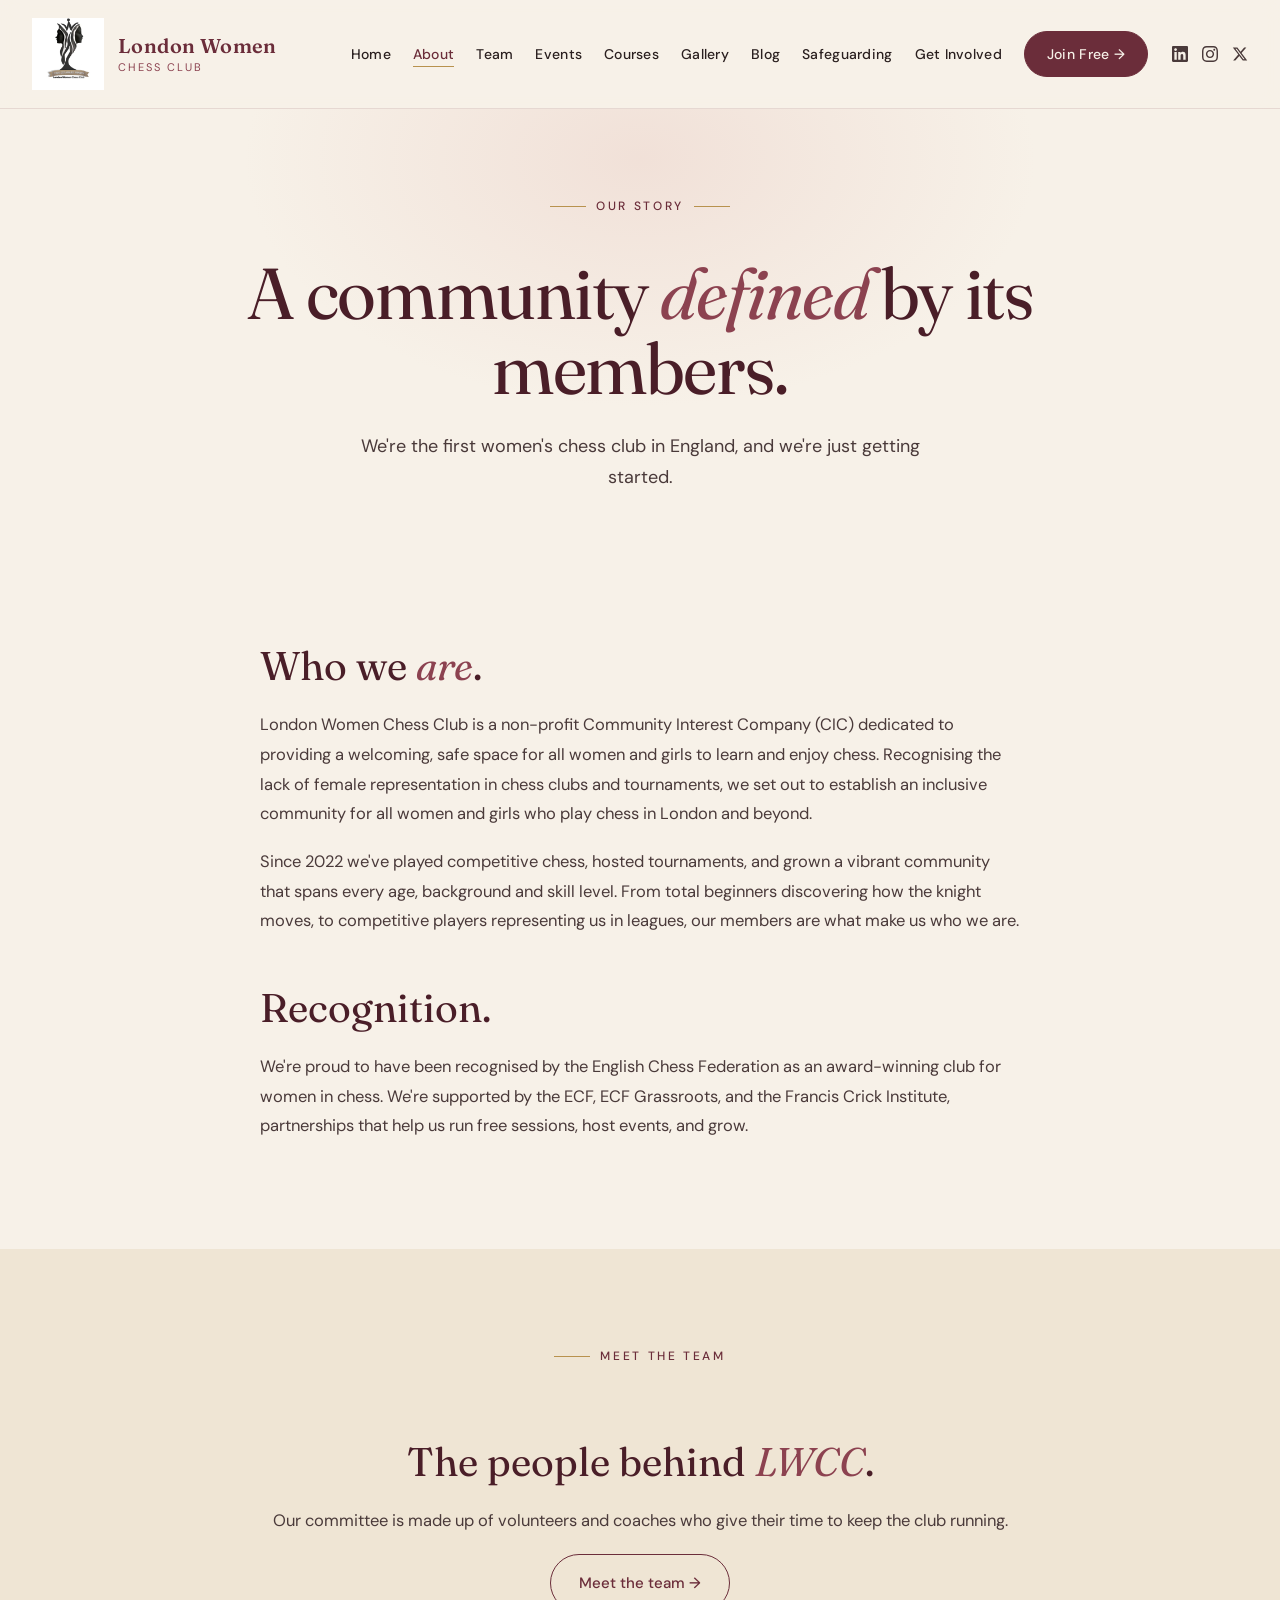
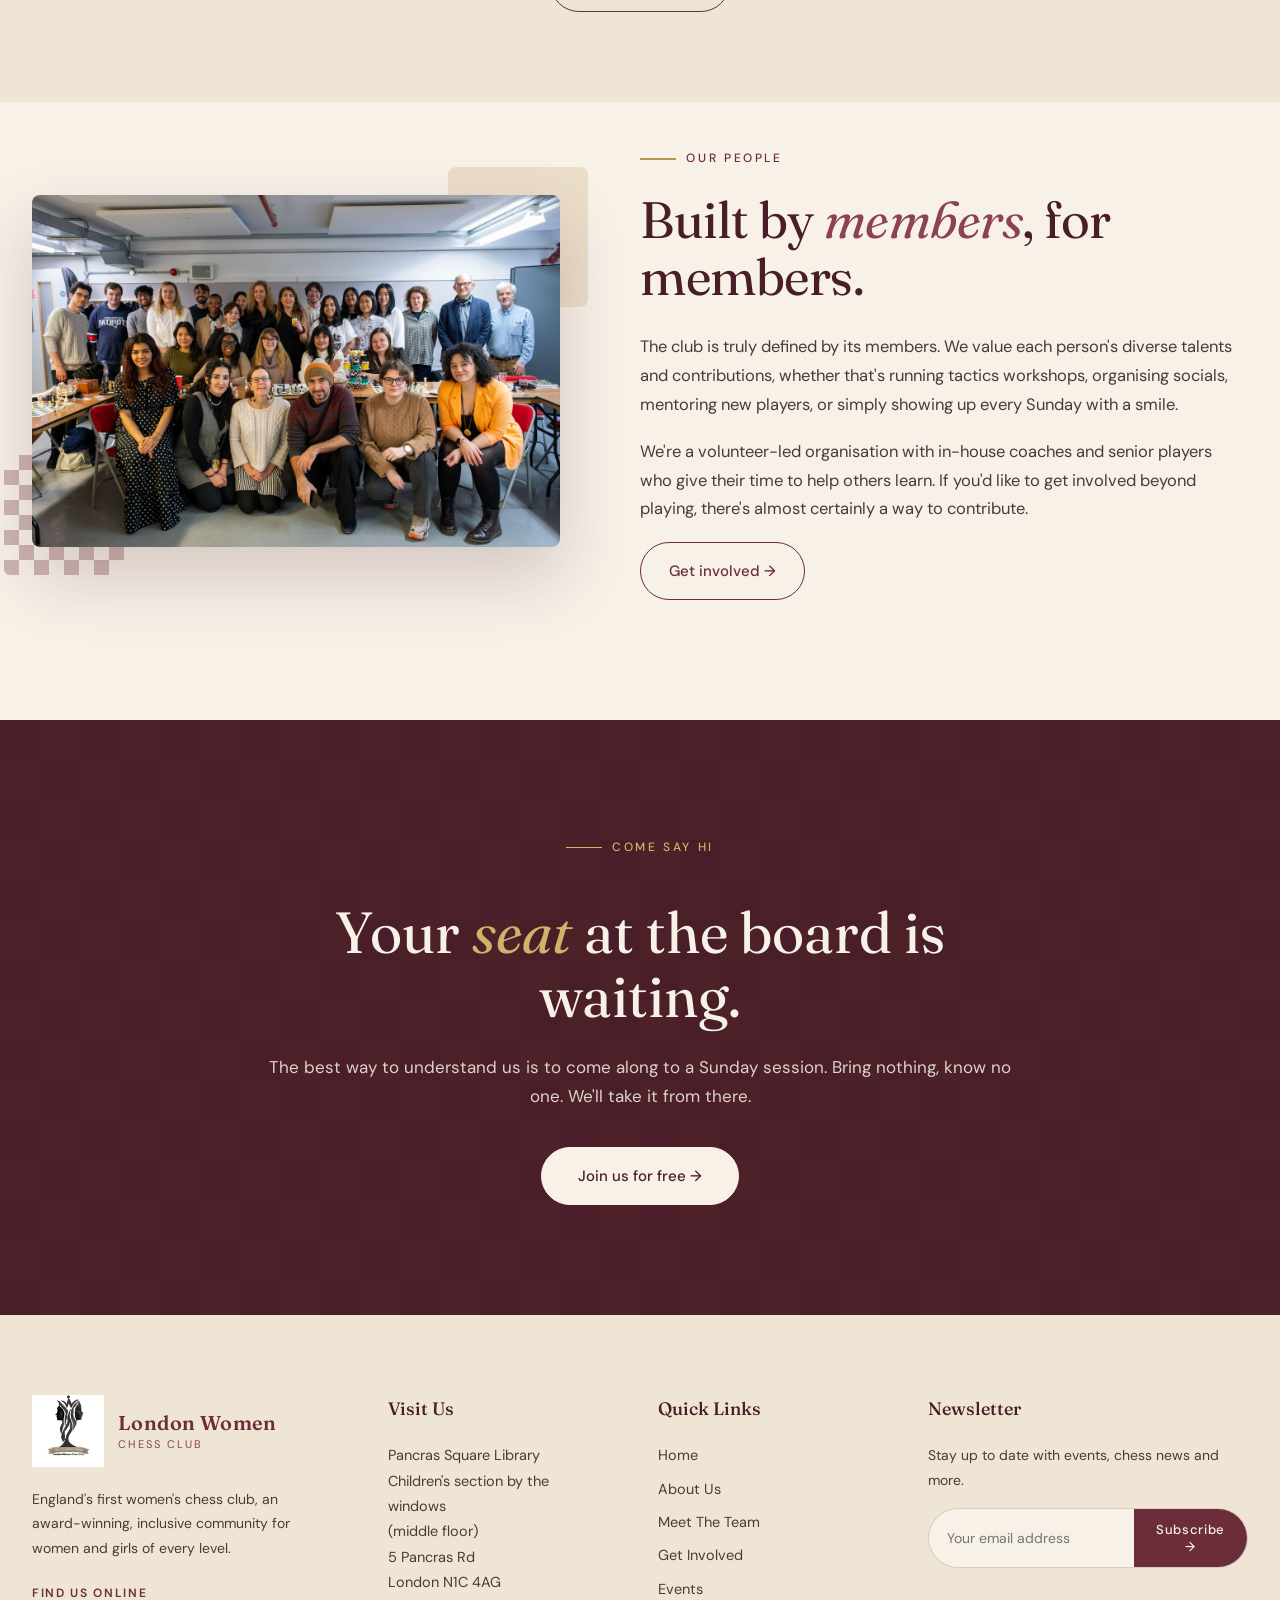
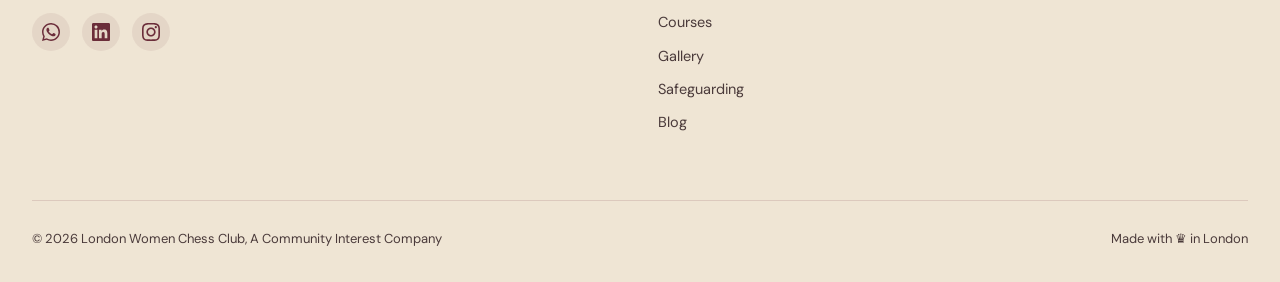
==== about.html @ 20bb927e "added sponsor" ====
<!DOCTYPE html>
<html lang="en">
<head>
<meta charset="UTF-8">
<meta name="viewport" content="width=device-width, initial-scale=1.0">
<title>About Us | London Women Chess Club</title>
<link rel="icon" type="image/x-icon" href="images/favicon.ico">
<link rel="icon" type="image/png" sizes="32x32" href="images/favicon-32.png">
<link rel="icon" type="image/png" sizes="16x16" href="images/favicon-16.png">
<link rel="apple-touch-icon" sizes="180x180" href="images/apple-touch-icon.png">
<link rel="preconnect" href="https://fonts.googleapis.com">
<link rel="preconnect" href="https://fonts.gstatic.com" crossorigin>
<link href="https://fonts.googleapis.com/css2?family=Fraunces:ital,opsz,wght@0,9..144,300;0,9..144,400;0,9..144,500;0,9..144,600;0,9..144,700;1,9..144,400&family=DM+Sans:opsz,wght@9..40,300;9..40,400;9..40,500;9..40,600;9..40,700&display=swap" rel="stylesheet">
<link rel="stylesheet" href="css/styles.css?v=4">
</head>
<body>

<!-- ===== NAV ===== -->
<nav>
  <div class="nav-inner">
    <a href="index.html" class="logo">
      <img src="images/lwcc-logo.jpg" alt="LWCC Logo">
      <div class="logo-text">London Women<small>Chess Club</small></div>
    </a>
    <ul class="nav-links" id="navLinks">
      <li><a href="index.html">Home</a></li>
      <li><a href="about.html" class="active">About</a></li>
      <li><a href="team.html">Team</a></li>
      <li><a href="events.html">Events</a></li>
      <li><a href="courses.html">Courses</a></li>
      <li><a href="gallery.html">Gallery</a></li>
      <li><a href="blog.html">Blog</a></li>
      <li><a href="safeguarding.html">Safeguarding</a></li>
      <li><a href="contact.html">Get Involved</a></li>
      <li><a href="https://form.jotform.com/241453653475359" class="btn-cta">Join Free →</a></li>
      <li class="nav-socials">
        <a href="https://www.linkedin.com/company/london-women-chess-club/posts/?feedView=all" target="_blank" rel="noopener" aria-label="LWCC on LinkedIn"><svg viewBox="0 0 24 24" xmlns="http://www.w3.org/2000/svg" aria-hidden="true"><path d="M20.447 20.452h-3.554v-5.569c0-1.328-.027-3.037-1.852-3.037-1.853 0-2.136 1.445-2.136 2.939v5.667H9.351V9h3.414v1.561h.046c.477-.9 1.637-1.85 3.37-1.85 3.601 0 4.267 2.37 4.267 5.455v6.286zM5.337 7.433c-1.144 0-2.063-.926-2.063-2.065 0-1.138.92-2.063 2.063-2.063 1.14 0 2.064.925 2.064 2.063 0 1.139-.925 2.065-2.064 2.065zm1.782 13.019H3.555V9h3.564v11.452zM22.225 0H1.771C.792 0 0 .774 0 1.729v20.542C0 23.227.792 24 1.771 24h20.451C23.2 24 24 23.227 24 22.271V1.729C24 .774 23.2 0 22.222 0h.003z"/></svg></a>
        <a href="https://www.instagram.com/londonwomenchessclub/?hl=en-gb" target="_blank" rel="noopener" aria-label="LWCC on Instagram"><svg viewBox="0 0 24 24" xmlns="http://www.w3.org/2000/svg" aria-hidden="true"><path d="M12 2.163c3.204 0 3.584.012 4.85.07 3.252.148 4.771 1.691 4.919 4.919.058 1.265.069 1.645.069 4.849 0 3.205-.012 3.584-.069 4.849-.149 3.225-1.664 4.771-4.919 4.919-1.266.058-1.644.07-4.85.07-3.204 0-3.584-.012-4.849-.07-3.26-.149-4.771-1.699-4.919-4.92-.058-1.265-.07-1.644-.07-4.849 0-3.204.013-3.583.07-4.849.149-3.227 1.664-4.771 4.919-4.919 1.266-.057 1.645-.069 4.849-.069zm0-2.163c-3.259 0-3.667.014-4.947.072-4.358.2-6.78 2.618-6.98 6.98-.059 1.281-.073 1.689-.073 4.948 0 3.259.014 3.668.072 4.948.2 4.358 2.618 6.78 6.98 6.98 1.281.058 1.689.072 4.948.072 3.259 0 3.668-.014 4.948-.072 4.354-.2 6.782-2.618 6.979-6.98.059-1.28.073-1.689.073-4.948 0-3.259-.014-3.667-.072-4.947-.196-4.354-2.617-6.78-6.979-6.98-1.281-.059-1.69-.073-4.949-.073zm0 5.838c-3.403 0-6.162 2.759-6.162 6.162s2.759 6.163 6.162 6.163 6.162-2.759 6.162-6.163c0-3.403-2.759-6.162-6.162-6.162zm0 10.162c-2.209 0-4-1.79-4-4 0-2.209 1.791-4 4-4s4 1.791 4 4c0 2.21-1.791 4-4 4zm6.406-11.845c-.796 0-1.441.645-1.441 1.44s.645 1.44 1.441 1.44c.795 0 1.439-.645 1.439-1.44s-.644-1.44-1.439-1.44z"/></svg></a>
        <a href="https://x.com/lwcc121" target="_blank" rel="noopener" aria-label="LWCC on X"><svg viewBox="0 0 24 24" xmlns="http://www.w3.org/2000/svg" aria-hidden="true"><path d="M18.244 2.25h3.308l-7.227 8.26 8.502 11.24H16.17l-5.214-6.817L4.99 21.75H1.68l7.73-8.835L1.254 2.25H8.08l4.713 6.231zm-1.161 17.52h1.833L7.084 4.126H5.117z"/></svg></a>
      </li>
    </ul>
    <button class="menu-toggle" id="menuToggle" aria-label="Toggle menu"><span></span><span></span><span></span></button>
  </div>
</nav>

<!-- ===== PAGE HERO ===== -->
<section class="page-hero">
  <div class="page-hero-inner fade-up">
    <div class="eyebrow">Our Story</div>
    <h1>A community <em>defined</em> by its members.</h1>
    <p>We're the first women's chess club in England, and we're just getting started.</p>
  </div>
</section>

<!-- ===== MISSION ===== -->
<section class="content-section">
  <div class="content-inner narrow prose">
    <h2>Who we <em>are</em>.</h2>
    <p>London Women Chess Club is a non-profit Community Interest Company (CIC) dedicated to providing a welcoming, safe space for all women and girls to learn and enjoy chess. Recognising the lack of female representation in chess clubs and tournaments, we set out to establish an inclusive community for all women and girls who play chess in London and beyond.</p>
    <p>Since 2022 we've played competitive chess, hosted tournaments, and grown a vibrant community that spans every age, background and skill level. From total beginners discovering how the knight moves, to competitive players representing us in leagues, our members are what make us who we are.</p>

    <h2>Recognition.</h2>
    <p>We're proud to have been recognised by the English Chess Federation as an award-winning club for women in chess. We're supported by the ECF, ECF Grassroots, and the Francis Crick Institute, partnerships that help us run free sessions, host events, and grow.</p>
  </div>
</section>

<!-- ===== MEET THE TEAM TEASER ===== -->
<section class="content-section alt">
  <div class="content-inner narrow prose" style="text-align: center;">
    <div class="eyebrow">Meet The Team</div>
    <h2>The people behind <em>LWCC</em>.</h2>
    <p>Our committee is made up of volunteers and coaches who give their time to keep the club running.</p>
    <a href="team.html" class="btn-secondary">Meet the team →</a>
  </div>
</section>

<!-- ===== ABOUT IMAGE BLOCK ===== -->
<section class="about" style="padding-top: 40px;">
  <div class="about-inner">
    <div class="about-image">
      <div class="deco"></div>
      <div class="checker"></div>
      <div class="frame">
        <img src="images/half-anniversary.jpg" alt="LWCC members celebrating">
      </div>
    </div>
    <div class="about-text">
      <div class="eyebrow">Our People</div>
      <h2>Built by <em>members</em>, for members.</h2>
      <p>The club is truly defined by its members. We value each person's diverse talents and contributions, whether that's running tactics workshops, organising socials, mentoring new players, or simply showing up every Sunday with a smile.</p>
      <p>We're a volunteer-led organisation with in-house coaches and senior players who give their time to help others learn. If you'd like to get involved beyond playing, there's almost certainly a way to contribute.</p>
      <a href="contact.html" class="btn-secondary">Get involved →</a>
    </div>
  </div>
</section>

<!-- ===== FINAL CTA ===== -->
<section class="final-cta">
  <div class="final-cta-inner">
    <div class="eyebrow">Come Say Hi</div>
    <h2>Your <em>seat</em> at the board is waiting.</h2>
    <p>The best way to understand us is to come along to a Sunday session. Bring nothing, know no one. We'll take it from there.</p>
    <a href="https://form.jotform.com/241453653475359" class="btn-light">Join us for free →</a>
  </div>
</section>

<!-- ===== FOOTER ===== -->
<footer>
  <div class="footer-inner">
    <div class="footer-col footer-brand">
      <a href="index.html" class="logo">
        <img src="images/lwcc-logo.jpg" alt="LWCC">
        <div class="logo-text">London Women<small>Chess Club</small></div>
      </a>
      <p>England's first women's chess club, an award-winning, inclusive community for women and girls of every level.</p>
      <div class="footer-social-label">Find us online</div>
      <div class="social-links">
        <a href="https://chat.whatsapp.com/LaTFRA9J7jt8UdLV79Qnw1?mode=gi_t" target="_blank" rel="noopener" aria-label="LWCC on WhatsApp">
          <svg viewBox="0 0 32 32" xmlns="http://www.w3.org/2000/svg" aria-hidden="true"><path d="M16.003 0C7.174 0 .013 7.16.013 15.987c0 2.825.74 5.585 2.144 8.014L0 32l8.207-2.143a15.992 15.992 0 0 0 7.796 1.99h.006c8.829 0 15.99-7.16 15.99-15.987 0-4.273-1.665-8.293-4.689-11.314A15.872 15.872 0 0 0 16.003 0Zm0 29.297h-.005a13.317 13.317 0 0 1-6.785-1.858l-.486-.289-5.052 1.32 1.343-4.929-.317-.504a13.275 13.275 0 0 1-2.037-7.05c0-7.339 5.974-13.313 13.317-13.313 3.558 0 6.901 1.387 9.414 3.903a13.227 13.227 0 0 1 3.899 9.418c0 7.339-5.974 13.302-13.291 13.302ZM23.3 19.299c-.4-.2-2.367-1.168-2.733-1.301-.367-.134-.633-.2-.9.2-.267.4-1.033 1.301-1.267 1.567-.233.267-.467.3-.867.1-.4-.2-1.689-.622-3.217-1.985-1.189-1.061-1.991-2.371-2.225-2.771-.233-.4-.025-.616.175-.815.18-.179.4-.467.6-.7.2-.234.267-.4.4-.667.133-.267.067-.5-.033-.7-.1-.2-.9-2.171-1.233-2.971-.325-.78-.655-.673-.9-.686-.233-.011-.5-.013-.767-.013s-.7.1-1.067.5c-.367.4-1.4 1.368-1.4 3.339s1.433 3.873 1.633 4.139c.2.267 2.821 4.307 6.832 6.041.954.412 1.699.658 2.281.842.958.305 1.831.262 2.521.159.769-.115 2.367-.968 2.701-1.903.333-.935.333-1.736.233-1.903-.1-.167-.367-.267-.767-.467Z"/></svg>
        </a>
        <a href="https://www.linkedin.com/company/london-women-chess-club/posts/?feedView=all" target="_blank" rel="noopener" aria-label="LWCC on LinkedIn">
          <svg viewBox="0 0 24 24" xmlns="http://www.w3.org/2000/svg" aria-hidden="true"><path d="M20.447 20.452h-3.554v-5.569c0-1.328-.027-3.037-1.852-3.037-1.853 0-2.136 1.445-2.136 2.939v5.667H9.351V9h3.414v1.561h.046c.477-.9 1.637-1.85 3.37-1.85 3.601 0 4.267 2.37 4.267 5.455v6.286zM5.337 7.433c-1.144 0-2.063-.926-2.063-2.065 0-1.138.92-2.063 2.063-2.063 1.14 0 2.064.925 2.064 2.063 0 1.139-.925 2.065-2.064 2.065zm1.782 13.019H3.555V9h3.564v11.452zM22.225 0H1.771C.792 0 0 .774 0 1.729v20.542C0 23.227.792 24 1.771 24h20.451C23.2 24 24 23.227 24 22.271V1.729C24 .774 23.2 0 22.222 0h.003z"/></svg>
        </a>
        <a href="https://www.instagram.com/londonwomenchessclub/?hl=en-gb" target="_blank" rel="noopener" aria-label="LWCC on Instagram">
          <svg viewBox="0 0 24 24" xmlns="http://www.w3.org/2000/svg" aria-hidden="true"><path d="M12 2.163c3.204 0 3.584.012 4.85.07 3.252.148 4.771 1.691 4.919 4.919.058 1.265.069 1.645.069 4.849 0 3.205-.012 3.584-.069 4.849-.149 3.225-1.664 4.771-4.919 4.919-1.266.058-1.644.07-4.85.07-3.204 0-3.584-.012-4.849-.07-3.26-.149-4.771-1.699-4.919-4.92-.058-1.265-.07-1.644-.07-4.849 0-3.204.013-3.583.07-4.849.149-3.227 1.664-4.771 4.919-4.919 1.266-.057 1.645-.069 4.849-.069zm0-2.163c-3.259 0-3.667.014-4.947.072-4.358.2-6.78 2.618-6.98 6.98-.059 1.281-.073 1.689-.073 4.948 0 3.259.014 3.668.072 4.948.2 4.358 2.618 6.78 6.98 6.98 1.281.058 1.689.072 4.948.072 3.259 0 3.668-.014 4.948-.072 4.354-.2 6.782-2.618 6.979-6.98.059-1.28.073-1.689.073-4.948 0-3.259-.014-3.667-.072-4.947-.196-4.354-2.617-6.78-6.979-6.98-1.281-.059-1.69-.073-4.949-.073zm0 5.838c-3.403 0-6.162 2.759-6.162 6.162s2.759 6.163 6.162 6.163 6.162-2.759 6.162-6.163c0-3.403-2.759-6.162-6.162-6.162zm0 10.162c-2.209 0-4-1.79-4-4 0-2.209 1.791-4 4-4s4 1.791 4 4c0 2.21-1.791 4-4 4zm6.406-11.845c-.796 0-1.441.645-1.441 1.44s.645 1.44 1.441 1.44c.795 0 1.439-.645 1.439-1.44s-.644-1.44-1.439-1.44z"/></svg>
        </a>
      </div>
    </div>
    <div class="footer-col">
      <h4>Visit Us</h4>
      <p>Pancras Square Library<br>Children's section by the windows<br>(middle floor)<br>5 Pancras Rd<br>London N1C 4AG</p>
    </div>
    <div class="footer-col">
      <h4>Quick Links</h4>
      <ul>
        <li><a href="index.html">Home</a></li>
        <li><a href="about.html">About Us</a></li>
        <li><a href="team.html">Meet The Team</a></li>
        <li><a href="contact.html">Get Involved</a></li>
        <li><a href="events.html">Events</a></li>
        <li><a href="courses.html">Courses</a></li>
        <li><a href="gallery.html">Gallery</a></li>
        <li><a href="safeguarding.html">Safeguarding</a></li>
        <li><a href="blog.html">Blog</a></li>
      </ul>
    </div>
    <div class="footer-col">
      <h4>Newsletter</h4>
      <p style="font-size:14px;">Stay up to date with events, chess news and more.</p>
      <form class="newsletter-form">
        <input type="email" placeholder="Your email address" required>
        <button type="submit">Subscribe →</button>
      </form>
    </div>
  </div>
  <div class="footer-bottom">
    <div>© 2026 London Women Chess Club, A Community Interest Company</div>
    <div>Made with ♛ in London</div>
  </div>
</footer>

<script>
  const toggle = document.getElementById('menuToggle');
  const links = document.getElementById('navLinks');
  toggle?.addEventListener('click', () => links.classList.toggle('open'));
  document.querySelectorAll('#navLinks a').forEach(a => a.addEventListener('click', () => links.classList.remove('open')));

  // Newsletter forms -> mailto info@
  document.querySelectorAll('.newsletter-form').forEach(form => {
    form.addEventListener('submit', function(e) {
      e.preventDefault();
      const email = form.querySelector('input[type="email"]').value;
      const subject = 'LWCC newsletter signup';
      const body = 'Please add this email to the LWCC newsletter:\n\n' + email;
      window.location.href = 'mailto:info@londonwomenchess.org.uk?subject=' + encodeURIComponent(subject) + '&body=' + encodeURIComponent(body);
    });
  });
</script>
</body>
</html>
---- css/styles.css ----
/* =====================================================
   LONDON WOMEN CHESS CLUB — SHARED STYLES
   ===================================================== */

:root {
  --burgundy: #6B2D3A;
  --burgundy-deep: #4A1E28;
  --burgundy-soft: #8C4250;
  --cream: #F7F1E8;
  --cream-warm: #EFE5D4;
  --blush: #E8C8C0;
  --brass: #B8924E;
  --brass-light: #D4B16A;
  --ink: #2A1F1F;
  --ink-soft: #4A3A3A;
  --sage: #7A8B6F;
  --white-soft: #FDFBF7;
}

* { margin: 0; padding: 0; box-sizing: border-box; }
html { scroll-behavior: smooth; }

body {
  font-family: 'DM Sans', sans-serif;
  background: var(--cream);
  color: var(--ink);
  line-height: 1.6;
  overflow-x: hidden;
}

.serif { font-family: 'Fraunces', serif; }

/* ============ NAV ============ */
nav {
  position: sticky;
  top: 0;
  z-index: 100;
  background: rgba(247, 241, 232, 0.92);
  backdrop-filter: blur(12px);
  -webkit-backdrop-filter: blur(12px);
  border-bottom: 1px solid rgba(107, 45, 58, 0.12);
}
.nav-inner {
  max-width: 1280px;
  margin: 0 auto;
  padding: 18px 32px;
  display: flex;
  align-items: center;
  justify-content: space-between;
  gap: 24px;
}
.logo {
  display: flex;
  align-items: center;
  gap: 14px;
  text-decoration: none;
  color: var(--burgundy);
}
.logo img {
  height: 72px;
  width: auto;
  object-fit: contain;
  /* Circle and border removed per request */
}
.logo-text {
  font-family: 'Fraunces', serif;
  font-weight: 600;
  font-size: 20px;
  line-height: 1.1;
  letter-spacing: 0.02em;
}
.logo-text small {
  display: block;
  font-family: 'DM Sans', sans-serif;
  font-weight: 400;
  font-size: 11px;
  letter-spacing: 0.18em;
  text-transform: uppercase;
  color: var(--burgundy-soft);
  margin-top: 4px;
}
.nav-links {
  display: flex;
  gap: 22px;
  list-style: none;
  align-items: center;
}
.nav-links a {
  text-decoration: none;
  color: var(--ink);
  font-size: 14px;
  font-weight: 500;
  letter-spacing: 0.02em;
  transition: color 0.2s;
  position: relative;
}
.nav-links a::after {
  content: '';
  position: absolute;
  bottom: -4px;
  left: 0;
  width: 0;
  height: 1.5px;
  background: var(--brass);
  transition: width 0.25s ease;
}
.nav-links a:hover { color: var(--burgundy); }
.nav-links a:hover::after { width: 100%; }
.nav-links a.active { color: var(--burgundy); }
.nav-links a.active::after { width: 100%; }
.nav-links a.btn-cta,
.nav-links a.btn-cta:hover { color: var(--cream); }
.btn-cta {
  background: var(--burgundy);
  color: var(--cream);
  padding: 11px 22px;
  border-radius: 999px;
  font-weight: 500;
  font-size: 14px;
  text-decoration: none;
  transition: all 0.25s ease;
  border: 1.5px solid var(--burgundy);
  display: inline-flex;
  align-items: center;
  gap: 6px;
}
.btn-cta:hover {
  background: var(--burgundy-deep);
  transform: translateY(-1px);
  box-shadow: 0 6px 20px rgba(107, 45, 58, 0.25);
}
.btn-cta::after { display: none !important; }
.nav-socials {
  display: flex;
  align-items: center;
  gap: 14px;
  margin-left: 2px;
}
.nav-socials a {
  color: var(--ink-soft);
  display: flex;
  align-items: center;
  transition: color 0.2s;
}
.nav-socials a:hover { color: var(--burgundy); }
.nav-socials a::after { display: none !important; }
.nav-socials svg { width: 16px; height: 16px; fill: currentColor; }
.menu-toggle {
  display: none;
  background: none;
  border: none;
  cursor: pointer;
  padding: 8px;
}
.menu-toggle span {
  display: block;
  width: 24px;
  height: 2px;
  background: var(--burgundy);
  margin: 5px 0;
  transition: 0.3s;
}

/* ============ BUTTONS ============ */
.btn-primary {
  background: var(--burgundy);
  color: var(--cream);
  padding: 16px 32px;
  border-radius: 999px;
  font-weight: 500;
  font-size: 15px;
  text-decoration: none;
  transition: all 0.25s ease;
  display: inline-flex;
  align-items: center;
  gap: 8px;
  border: 1.5px solid var(--burgundy);
  cursor: pointer;
  font-family: inherit;
}
.btn-primary:hover {
  background: var(--burgundy-deep);
  transform: translateY(-2px);
  box-shadow: 0 10px 30px rgba(107, 45, 58, 0.3);
}
.btn-secondary {
  color: var(--burgundy);
  padding: 16px 28px;
  border-radius: 999px;
  font-weight: 500;
  font-size: 15px;
  text-decoration: none;
  border: 1.5px solid var(--burgundy);
  transition: all 0.25s ease;
  display: inline-flex;
  align-items: center;
  gap: 8px;
  background: transparent;
  cursor: pointer;
  font-family: inherit;
}
.btn-secondary:hover {
  background: var(--burgundy);
  color: var(--cream);
}
.btn-light {
  background: var(--cream);
  color: var(--burgundy-deep);
  padding: 16px 36px;
  border-radius: 999px;
  font-weight: 500;
  font-size: 15px;
  text-decoration: none;
  display: inline-flex;
  align-items: center;
  gap: 8px;
  transition: all 0.25s ease;
  border: 1.5px solid var(--cream);
}
.btn-light:hover {
  background: var(--brass-light);
  border-color: var(--brass-light);
  transform: translateY(-2px);
}

/* ============ SHARED ELEMENTS ============ */
.eyebrow {
  display: inline-flex;
  align-items: center;
  gap: 10px;
  font-size: 12px;
  letter-spacing: 0.22em;
  text-transform: uppercase;
  color: var(--burgundy);
  font-weight: 500;
  margin-bottom: 24px;
}
.eyebrow::before {
  content: '';
  width: 36px;
  height: 1.5px;
  background: var(--brass);
}

.section-head {
  text-align: center;
  max-width: 720px;
  margin: 0 auto 64px;
}
.section-head .eyebrow { justify-content: center; }
.section-head .eyebrow::after {
  content: '';
  width: 36px;
  height: 1.5px;
  background: var(--brass);
}
.section-head h2 {
  font-family: 'Fraunces', serif;
  font-size: clamp(34px, 4vw, 48px);
  font-weight: 400;
  color: var(--burgundy-deep);
  line-height: 1.15;
  margin-top: 16px;
  margin-bottom: 16px;
}
.section-head h2 em {
  font-style: italic;
  color: var(--burgundy-soft);
}
.section-head p {
  color: var(--ink-soft);
  font-size: 16px;
}

/* ============ HOMEPAGE HERO ============ */
.hero {
  position: relative;
  padding: 80px 32px 100px;
  overflow: hidden;
}
.hero-bg {
  position: absolute;
  inset: 0;
  z-index: 0;
  pointer-events: none;
}
.hero-bg::before {
  content: '';
  position: absolute;
  top: -10%;
  right: -10%;
  width: 600px;
  height: 600px;
  background: radial-gradient(circle, rgba(184, 146, 78, 0.15) 0%, transparent 70%);
  border-radius: 50%;
}
.hero-bg::after {
  content: '';
  position: absolute;
  bottom: -20%;
  left: -10%;
  width: 500px;
  height: 500px;
  background: radial-gradient(circle, rgba(232, 200, 192, 0.3) 0%, transparent 70%);
  border-radius: 50%;
}
.hero-inner {
  max-width: 1280px;
  margin: 0 auto;
  display: grid;
  grid-template-columns: 1.1fr 1fr;
  gap: 64px;
  align-items: center;
  position: relative;
  z-index: 1;
}
.hero h1 {
  font-family: 'Fraunces', serif;
  font-weight: 400;
  font-size: clamp(42px, 6vw, 78px);
  line-height: 1.02;
  color: var(--burgundy-deep);
  letter-spacing: -0.02em;
  margin-bottom: 28px;
}
.hero h1 em {
  font-style: italic;
  font-weight: 300;
  color: var(--burgundy-soft);
}
.hero h1 .underline {
  position: relative;
  display: inline-block;
}
.hero h1 .underline::after {
  content: '';
  position: absolute;
  bottom: 6px;
  left: 0;
  width: 100%;
  height: 8px;
  background: var(--brass-light);
  opacity: 0.4;
  z-index: -1;
  border-radius: 4px;
}
.hero-sub {
  font-size: 18px;
  color: var(--ink-soft);
  max-width: 520px;
  margin-bottom: 36px;
  line-height: 1.65;
}
.hero-actions {
  display: flex;
  gap: 16px;
  flex-wrap: wrap;
  align-items: center;
}
.hero-image { position: relative; }
.hero-image .img-wrap {
  position: relative;
  border-radius: 8px;
  overflow: hidden;
  box-shadow: 0 30px 80px rgba(74, 30, 40, 0.25), 0 10px 30px rgba(74, 30, 40, 0.15);
  transform: rotate(1.5deg);
  transition: transform 0.4s ease;
}
.hero-image .img-wrap:hover { transform: rotate(0deg) scale(1.02); }
.hero-image img {
  width: 100%;
  height: auto;
  display: block;
}
.hero-image .badge {
  position: absolute;
  bottom: -24px;
  left: -24px;
  background: var(--cream);
  border: 1.5px solid var(--burgundy);
  border-radius: 50%;
  width: 130px;
  height: 130px;
  display: flex;
  align-items: center;
  justify-content: center;
  text-align: center;
  flex-direction: column;
  padding: 12px;
  box-shadow: 0 12px 30px rgba(74, 30, 40, 0.2);
  transform: rotate(-8deg);
  z-index: 2;
}
.hero-image .badge .star {
  color: var(--brass);
  font-size: 14px;
  margin-bottom: 4px;
}
.hero-image .badge .badge-text {
  font-family: 'Fraunces', serif;
  font-size: 11px;
  line-height: 1.25;
  color: var(--burgundy-deep);
  font-weight: 500;
  letter-spacing: 0.04em;
  text-transform: uppercase;
}

/* ============ FULL-PHOTO HERO ============ */
.hero-photo {
  position: relative;
  height: 100vh;
  min-height: 560px;
  max-height: 980px;
  overflow: hidden;
  display: flex;
  align-items: center;
  justify-content: center;
}
.hero-photo-bg {
  position: absolute;
  inset: 0;
  background-size: cover;
  background-position: center 32%;
  z-index: 0;
  transform: scale(1.06);
}
.hero-photo-overlay {
  position: absolute;
  inset: 0;
  background: linear-gradient(180deg, rgba(30, 20, 22, 0.6) 0%, rgba(30, 20, 22, 0.32) 45%, rgba(30, 20, 22, 0.72) 100%);
  z-index: 1;
}
.hero-photo-content {
  position: relative;
  z-index: 2;
  text-align: center;
  max-width: 760px;
  padding: 0 32px;
}
.hero-photo-content .eyebrow {
  justify-content: center;
  color: var(--brass-light);
}
.hero-photo-content .eyebrow::before,
.hero-photo-content .eyebrow::after { background: var(--brass-light); }
.hero-photo-content .eyebrow::after {
  content: '';
  width: 36px;
  height: 1.5px;
}
.hero-photo-title {
  font-family: 'Fraunces', serif;
  font-weight: 400;
  font-size: clamp(44px, 7vw, 92px);
  line-height: 1.05;
  color: var(--cream);
  letter-spacing: -0.02em;
  margin-bottom: 24px;
  text-wrap: balance;
}
.hero-photo-title .underline {
  position: relative;
  display: inline-block;
}
.hero-photo-title .underline::after {
  content: '';
  position: absolute;
  bottom: 8px;
  left: 0;
  width: 100%;
  height: 8px;
  background: var(--brass);
  opacity: 0.7;
  z-index: -1;
}
.hero-photo-sub {
  font-size: 18px;
  color: rgba(247, 241, 232, 0.88);
  max-width: 560px;
  margin: 0 auto 36px;
  line-height: 1.65;
}
.hero-photo-actions {
  display: flex;
  gap: 16px;
  flex-wrap: wrap;
  align-items: center;
  justify-content: center;
}
.hero-scroll-cue {
  position: absolute;
  bottom: 36px;
  left: 50%;
  transform: translateX(-50%);
  z-index: 2;
  width: 26px;
  height: 42px;
  border: 1.5px solid rgba(247, 241, 232, 0.6);
  border-radius: 999px;
  display: flex;
  justify-content: center;
  padding-top: 8px;
}
.hero-scroll-cue::before {
  content: '';
  width: 4px;
  height: 8px;
  border-radius: 999px;
  background: var(--cream);
  animation: scrollCue 1.8s ease infinite;
}
@keyframes scrollCue {
  0% { opacity: 1; transform: translateY(0); }
  70% { opacity: 0; transform: translateY(14px); }
  100% { opacity: 0; transform: translateY(14px); }
}
@media (max-width: 860px) {
  .hero-photo { height: 92vh; }
  .hero-photo-bg { background-position: center 22%; }
}
@media (prefers-reduced-motion: reduce) {
  .hero-scroll-cue::before { animation: none; }
}

/* ============ INNER PAGE HERO ============ */
.page-hero {
  position: relative;
  padding: 80px 32px 60px;
  text-align: center;
  overflow: hidden;
}
.page-hero::before {
  content: '';
  position: absolute;
  top: -200px;
  left: 50%;
  transform: translateX(-50%);
  width: 800px;
  height: 500px;
  background: radial-gradient(ellipse, rgba(232, 200, 192, 0.4) 0%, transparent 70%);
  z-index: 0;
}
.page-hero-inner {
  max-width: 800px;
  margin: 0 auto;
  position: relative;
  z-index: 1;
}
.page-hero .eyebrow {
  justify-content: center;
}
.page-hero .eyebrow::after {
  content: '';
  width: 36px;
  height: 1.5px;
  background: var(--brass);
}
.page-hero h1 {
  font-family: 'Fraunces', serif;
  font-weight: 400;
  font-size: clamp(44px, 6vw, 72px);
  line-height: 1.05;
  color: var(--burgundy-deep);
  letter-spacing: -0.02em;
  margin: 16px 0 24px;
}
.page-hero h1 em {
  font-style: italic;
  color: var(--burgundy-soft);
}
.page-hero p {
  font-size: 18px;
  color: var(--ink-soft);
  max-width: 600px;
  margin: 0 auto;
  line-height: 1.7;
}

/* ============ TRUST BAR ============ */
.trust {
  background: var(--burgundy);
  color: var(--cream);
  padding: 28px 32px;
}
.trust-inner {
  max-width: 1280px;
  margin: 0 auto;
  display: grid;
  grid-template-columns: repeat(4, 1fr);
  gap: 32px;
  align-items: center;
}
.trust-item {
  text-align: center;
  position: relative;
}
.trust-item:not(:last-child)::after {
  content: '';
  position: absolute;
  right: -16px;
  top: 50%;
  transform: translateY(-50%);
  width: 1px;
  height: 32px;
  background: rgba(247, 241, 232, 0.25);
}
.trust-num {
  font-family: 'Fraunces', serif;
  font-size: 32px;
  font-weight: 400;
  color: var(--brass-light);
  line-height: 1;
}
.trust-label {
  font-size: 12px;
  letter-spacing: 0.16em;
  text-transform: uppercase;
  margin-top: 6px;
  opacity: 0.85;
}

/* ============ EVENT CARD ============ */
.event-banner {
  padding: 80px 32px;
  background: var(--cream);
}
.event-card {
  max-width: 1180px;
  margin: 0 auto;
  background: var(--white-soft);
  border-radius: 12px;
  padding: 56px;
  display: grid;
  grid-template-columns: auto 1fr 220px auto;
  gap: 48px;
  align-items: center;
  box-shadow: 0 4px 40px rgba(74, 30, 40, 0.08);
  border: 1px solid rgba(184, 146, 78, 0.2);
  position: relative;
  overflow: hidden;
}
.event-card::before {
  content: '';
  position: absolute;
  top: 0;
  left: 0;
  width: 6px;
  height: 100%;
  background: linear-gradient(180deg, var(--burgundy), var(--brass));
}
.event-date {
  text-align: center;
  padding-right: 36px;
  border-right: 1px solid rgba(107, 45, 58, 0.15);
}
.event-date .day {
  font-family: 'Fraunces', serif;
  font-size: 56px;
  font-weight: 400;
  color: var(--burgundy);
  line-height: 1;
}
.event-date .month {
  font-size: 13px;
  letter-spacing: 0.2em;
  text-transform: uppercase;
  color: var(--burgundy-soft);
  margin-top: 6px;
}
.event-date .year {
  font-size: 13px;
  color: var(--ink-soft);
  margin-top: 4px;
}
.event-info .label {
  display: inline-block;
  background: var(--blush);
  color: var(--burgundy-deep);
  font-size: 11px;
  letter-spacing: 0.18em;
  text-transform: uppercase;
  padding: 5px 12px;
  border-radius: 999px;
  font-weight: 600;
  margin-bottom: 14px;
}
.event-info h3 {
  font-family: 'Fraunces', serif;
  font-size: 28px;
  font-weight: 500;
  color: var(--burgundy-deep);
  line-height: 1.2;
  margin-bottom: 10px;
}
.event-info p {
  color: var(--ink-soft);
  font-size: 15px;
}
.event-info p span {
  color: var(--burgundy);
  font-weight: 500;
  margin: 0 8px;
}
.event-media {
  width: 220px;
  height: 150px;
  border-radius: 12px;
  overflow: hidden;
  border: 1px solid rgba(184, 146, 78, 0.25);
  background: var(--cream);
  box-shadow: 0 10px 24px rgba(74, 30, 40, 0.08);
}
.event-media img {
  width: 100%;
  height: 100%;
  object-fit: cover;
  display: block;
}

/* ============ ABOUT BLOCK ============ */
.about {
  padding: 120px 32px;
  position: relative;
}
.about-inner {
  max-width: 1280px;
  margin: 0 auto;
  display: grid;
  grid-template-columns: 1fr 1.15fr;
  gap: 80px;
  align-items: center;
}
.about-text h2 {
  font-family: 'Fraunces', serif;
  font-size: clamp(34px, 4vw, 52px);
  font-weight: 400;
  line-height: 1.1;
  color: var(--burgundy-deep);
  margin-bottom: 28px;
  letter-spacing: -0.01em;
}
.about-text h2 em {
  font-style: italic;
  color: var(--burgundy-soft);
}
.about-text p {
  font-size: 16.5px;
  color: var(--ink-soft);
  margin-bottom: 18px;
  line-height: 1.75;
}
.about-text .quote {
  border-left: 2px solid var(--brass);
  padding-left: 20px;
  font-family: 'Fraunces', serif;
  font-style: italic;
  font-size: 18px;
  color: var(--burgundy);
  margin: 28px 0;
}
.about-image { position: relative; }
.about-image .frame {
  position: relative;
  border-radius: 8px;
  overflow: hidden;
  box-shadow: 0 30px 70px rgba(74, 30, 40, 0.2);
}
.about-image .frame img {
  width: 100%;
  height: auto;
  display: block;
}
.about-image .deco {
  position: absolute;
  top: -28px;
  right: -28px;
  width: 140px;
  height: 140px;
  background: var(--brass);
  opacity: 0.2;
  border-radius: 8px;
  z-index: -1;
}
.about-image .checker {
  position: absolute;
  bottom: -28px;
  left: -28px;
  width: 120px;
  height: 120px;
  background-image:
    linear-gradient(45deg, var(--burgundy) 25%, transparent 25%),
    linear-gradient(-45deg, var(--burgundy) 25%, transparent 25%),
    linear-gradient(45deg, transparent 75%, var(--burgundy) 75%),
    linear-gradient(-45deg, transparent 75%, var(--burgundy) 75%);
  background-size: 30px 30px;
  background-position: 0 0, 0 15px, 15px -15px, -15px 0;
  opacity: 0.3;
  z-index: -1;
  border-radius: 6px;
}

/* ============ SCHEDULE / CARD GRID ============ */
.schedule {
  padding: 100px 32px;
  background: linear-gradient(180deg, var(--cream) 0%, var(--cream-warm) 100%);
}
.schedule-inner { max-width: 1180px; margin: 0 auto; }
.schedule-grid {
  display: grid;
  grid-template-columns: repeat(2, 1fr);
  gap: 28px;
}
.schedule-card {
  background: var(--white-soft);
  padding: 44px 40px;
  border-radius: 10px;
  border: 1px solid rgba(184, 146, 78, 0.18);
  transition: all 0.3s ease;
  position: relative;
  overflow: hidden;
}
.schedule-card:hover {
  transform: translateY(-4px);
  box-shadow: 0 20px 50px rgba(74, 30, 40, 0.12);
  border-color: var(--brass);
}
.schedule-card .icon {
  width: 52px;
  height: 52px;
  border-radius: 50%;
  background: var(--blush);
  display: flex;
  align-items: center;
  justify-content: center;
  margin-bottom: 24px;
  font-family: 'Fraunces', serif;
  font-size: 22px;
  color: var(--burgundy);
}
.schedule-card h3 {
  font-family: 'Fraunces', serif;
  font-size: 26px;
  font-weight: 500;
  color: var(--burgundy-deep);
  margin-bottom: 8px;
}
.schedule-card .day-label {
  font-size: 13px;
  letter-spacing: 0.16em;
  text-transform: uppercase;
  color: var(--burgundy-soft);
  margin-bottom: 16px;
}
.schedule-card .time {
  font-family: 'Fraunces', serif;
  font-size: 22px;
  color: var(--ink);
  margin-bottom: 14px;
}
.schedule-card p {
  color: var(--ink-soft);
  font-size: 15px;
  line-height: 1.6;
}

/* ============ CAROUSEL ============ */
.carousel-section {
  padding: 100px 32px;
  background: var(--cream);
  position: relative;
  overflow: hidden;
}
.carousel-section::before {
  content: '';
  position: absolute;
  top: -100px;
  right: -100px;
  width: 400px;
  height: 400px;
  background: radial-gradient(circle, rgba(184, 146, 78, 0.1) 0%, transparent 70%);
  border-radius: 50%;
  pointer-events: none;
}
.carousel-inner { max-width: 1180px; margin: 0 auto; position: relative; z-index: 1; }
.carousel {
  position: relative;
  max-width: 1100px;
  margin: 0 auto;
}
.carousel-frame {
  position: relative;
  border-radius: 12px;
  overflow: hidden;
  box-shadow: 0 30px 70px rgba(74, 30, 40, 0.25), 0 10px 30px rgba(74, 30, 40, 0.12);
  aspect-ratio: 16 / 10;
  background: var(--burgundy-deep);
  border: 1px solid rgba(184, 146, 78, 0.3);
}
.carousel-track {
  display: flex;
  width: 100%;
  height: 100%;
  transition: transform 0.7s cubic-bezier(0.4, 0, 0.2, 1);
}
.carousel-slide {
  flex: 0 0 100%;
  width: 100%;
  height: 100%;
  position: relative;
}
.carousel-slide img {
  width: 100%;
  height: 100%;
  object-fit: cover;
  display: block;
}
.carousel-btn {
  position: absolute;
  top: 50%;
  transform: translateY(-50%);
  background: rgba(247, 241, 232, 0.92);
  backdrop-filter: blur(10px);
  -webkit-backdrop-filter: blur(10px);
  border: 1.5px solid var(--burgundy);
  color: var(--burgundy);
  width: 52px;
  height: 52px;
  border-radius: 50%;
  cursor: pointer;
  font-family: 'Fraunces', serif;
  font-size: 22px;
  display: flex;
  align-items: center;
  justify-content: center;
  z-index: 2;
  transition: all 0.25s ease;
  padding: 0;
  line-height: 1;
}
.carousel-btn:hover {
  background: var(--burgundy);
  color: var(--cream);
  transform: translateY(-50%) scale(1.06);
}
.carousel-btn.prev { left: 20px; }
.carousel-btn.next { right: 20px; }
.carousel-dots {
  display: flex;
  justify-content: center;
  gap: 10px;
  margin-top: 32px;
}
.carousel-dot {
  width: 10px;
  height: 10px;
  border-radius: 50%;
  background: rgba(107, 45, 58, 0.25);
  border: none;
  cursor: pointer;
  transition: all 0.25s ease;
  padding: 0;
}
.carousel-dot:hover { background: rgba(107, 45, 58, 0.5); }
.carousel-dot.active {
  background: var(--burgundy);
  width: 32px;
  border-radius: 5px;
}
@media (max-width: 700px) {
  .carousel-btn { width: 40px; height: 40px; font-size: 18px; }
  .carousel-btn.prev { left: 10px; }
  .carousel-btn.next { right: 10px; }
  .carousel-section { padding: 70px 20px; }
}

/* ============ COURSE FEATURE (single) ============ */
.course-feature {
  background: var(--white-soft);
  border-radius: 12px;
  padding: 56px;
  margin-top: 48px;
  display: grid;
  grid-template-columns: 1.4fr 1fr;
  gap: 56px;
  align-items: center;
  border: 1px solid rgba(184, 146, 78, 0.25);
  box-shadow: 0 4px 40px rgba(74, 30, 40, 0.06);
  position: relative;
  overflow: hidden;
}
.course-feature::before {
  content: '';
  position: absolute;
  top: 0;
  left: 0;
  width: 6px;
  height: 100%;
  background: linear-gradient(180deg, var(--burgundy), var(--brass));
}
.course-feature .label {
  display: inline-block;
  background: var(--blush);
  color: var(--burgundy-deep);
  font-size: 11px;
  letter-spacing: 0.18em;
  text-transform: uppercase;
  padding: 5px 12px;
  border-radius: 999px;
  font-weight: 600;
  margin-bottom: 18px;
}
.course-feature h3 {
  font-family: 'Fraunces', serif;
  font-size: clamp(28px, 3.5vw, 40px);
  font-weight: 400;
  color: var(--burgundy-deep);
  line-height: 1.15;
  margin-bottom: 18px;
}
.course-feature h3 em { font-style: italic; color: var(--burgundy-soft); }
.course-feature p {
  color: var(--ink-soft);
  font-size: 16px;
  line-height: 1.7;
  margin-bottom: 14px;
}
.course-feature .price-block {
  text-align: center;
  padding: 36px 28px;
  background: var(--cream);
  border-radius: 10px;
  border: 1px solid rgba(184, 146, 78, 0.3);
}
.course-feature .price-block .price {
  font-family: 'Fraunces', serif;
  font-size: 64px;
  font-weight: 400;
  color: var(--burgundy);
  line-height: 1;
  letter-spacing: -0.02em;
}
.course-feature .price-block .price-sub {
  font-size: 13px;
  letter-spacing: 0.16em;
  text-transform: uppercase;
  color: var(--burgundy-soft);
  margin: 12px 0 24px;
}
.course-feature .price-block .btn-primary {
  width: 100%;
  justify-content: center;
}
.course-feature-image {
  width: 100%;
  max-width: 520px;
  height: auto;
  display: block;
  margin: 18px 0 22px;
  border-radius: 12px;
  border: 1px solid rgba(184, 146, 78, 0.25);
  box-shadow: 0 10px 24px rgba(74, 30, 40, 0.08);
}
@media (max-width: 880px) {
  .course-feature { grid-template-columns: 1fr; padding: 36px; gap: 32px; }
  .course-feature-image { max-width: 100%; }
}

/* ============ EMBEDDED CALENDAR ============ */
.calendar-section {
  padding: 100px 32px;
  background: linear-gradient(180deg, var(--cream) 0%, var(--cream-warm) 100%);
}
.calendar-inner { max-width: 1180px; margin: 0 auto; }
.calendar-frame {
  margin-top: 48px;
  border-radius: 12px;
  overflow: hidden;
  box-shadow: 0 14px 40px rgba(74, 30, 40, 0.12), 0 4px 12px rgba(74, 30, 40, 0.06);
  border: 1px solid rgba(184, 146, 78, 0.25);
  background: var(--white-soft);
}
.calendar-frame iframe {
  width: 100%;
  height: 700px;
  border: 0;
  display: block;
}
.calendar-actions {
  text-align: center;
  margin-top: 28px;
  font-size: 14px;
  color: var(--ink-soft);
}
.calendar-actions a {
  color: var(--burgundy);
  text-decoration: underline;
  text-decoration-thickness: 1px;
  text-underline-offset: 3px;
}
.calendar-actions a:hover { color: var(--burgundy-deep); }
@media (max-width: 700px) {
  .calendar-frame iframe { height: 540px; }
  .calendar-section { padding: 70px 20px; }
}

/* ============ FLOATING WHATSAPP BUTTON ============ */
.whatsapp-float {
  position: fixed;
  bottom: 24px;
  right: 24px;
  width: 60px;
  height: 60px;
  background: #25D366;
  border-radius: 50%;
  display: flex;
  align-items: center;
  justify-content: center;
  box-shadow: 0 8px 24px rgba(37, 211, 102, 0.4), 0 2px 8px rgba(0, 0, 0, 0.1);
  z-index: 99;
  transition: all 0.3s ease;
  text-decoration: none;
  animation: whatsapp-pulse 2.5s ease-in-out infinite;
}
.whatsapp-float:hover {
  transform: scale(1.1);
  box-shadow: 0 12px 32px rgba(37, 211, 102, 0.5), 0 4px 12px rgba(0, 0, 0, 0.15);
  animation-play-state: paused;
}
.whatsapp-float svg {
  width: 32px;
  height: 32px;
  fill: white;
}
.whatsapp-float .tooltip {
  position: absolute;
  right: 72px;
  top: 50%;
  transform: translateY(-50%);
  background: var(--burgundy-deep);
  color: var(--cream);
  padding: 10px 16px;
  border-radius: 8px;
  font-family: 'DM Sans', sans-serif;
  font-size: 13px;
  white-space: nowrap;
  opacity: 0;
  pointer-events: none;
  transition: opacity 0.25s ease, transform 0.25s ease;
  font-weight: 500;
  box-shadow: 0 6px 18px rgba(74, 30, 40, 0.2);
}
.whatsapp-float .tooltip::after {
  content: '';
  position: absolute;
  right: -5px;
  top: 50%;
  transform: translateY(-50%) rotate(45deg);
  width: 10px;
  height: 10px;
  background: var(--burgundy-deep);
}
.whatsapp-float:hover .tooltip {
  opacity: 1;
  transform: translateY(-50%) translateX(-4px);
}
@keyframes whatsapp-pulse {
  0%, 100% { box-shadow: 0 8px 24px rgba(37, 211, 102, 0.4), 0 2px 8px rgba(0, 0, 0, 0.1); }
  50% { box-shadow: 0 8px 24px rgba(37, 211, 102, 0.7), 0 2px 8px rgba(0, 0, 0, 0.1), 0 0 0 8px rgba(37, 211, 102, 0.15); }
}
@media (max-width: 600px) {
  .whatsapp-float { width: 54px; height: 54px; bottom: 18px; right: 18px; }
  .whatsapp-float svg { width: 28px; height: 28px; }
  .whatsapp-float .tooltip { display: none; }
}

/* ============ TEAM GRID ============ */
.team-grid {
  display: grid;
  grid-template-columns: repeat(3, 1fr);
  gap: 36px;
  margin-top: 56px;
}
.team-card {
  background: var(--white-soft);
  border-radius: 12px;
  overflow: hidden;
  border: 1px solid rgba(184, 146, 78, 0.18);
  transition: all 0.3s ease;
  display: flex;
  flex-direction: column;
}
.team-card:hover {
  border-color: var(--brass);
  transform: translateY(-4px);
  box-shadow: 0 22px 50px rgba(74, 30, 40, 0.12);
}
.team-card .photo {
  aspect-ratio: 4 / 5;
  overflow: hidden;
  background: var(--cream-warm);
  position: relative;
}
.team-card .photo img {
  width: 100%;
  height: 100%;
  object-fit: cover;
  display: block;
  transition: transform 0.5s ease;
}
.team-card:hover .photo img { transform: scale(1.03); }
.team-card .photo .fallback {
  display: none;
  position: absolute;
  inset: 0;
  background: linear-gradient(135deg, var(--blush) 0%, var(--cream-warm) 100%);
  color: var(--burgundy);
  font-family: 'Fraunces', serif;
  font-size: 96px;
  font-weight: 300;
  align-items: center;
  justify-content: center;
}
.team-card .photo.broken img { display: none; }
.team-card .photo.broken .fallback { display: flex; }
.team-card .info {
  padding: 28px 28px 32px;
  flex: 1;
  display: flex;
  flex-direction: column;
}
.team-card .info .role {
  display: inline-block;
  font-size: 11px;
  letter-spacing: 0.18em;
  text-transform: uppercase;
  color: var(--burgundy-deep);
  background: var(--blush);
  padding: 5px 12px;
  border-radius: 999px;
  margin-bottom: 14px;
  font-weight: 600;
  align-self: flex-start;
}
.team-card .info h3 {
  font-family: 'Fraunces', serif;
  font-size: 24px;
  font-weight: 500;
  color: var(--burgundy-deep);
  margin-bottom: 14px;
  line-height: 1.2;
}
.team-card .info p {
  color: var(--ink-soft);
  font-size: 14.5px;
  line-height: 1.7;
  margin-bottom: 12px;
}
.team-card .info p:last-child { margin-bottom: 0; }
@media (max-width: 980px) {
  .team-grid { grid-template-columns: 1fr; gap: 28px; }
}

/* ============ SPONSORS ============ */
.sponsors {
  padding: 100px 32px;
  background: var(--white-soft);
}
.sponsors-inner { max-width: 1180px; margin: 0 auto; }
.sponsors-logos {
  display: grid;
  grid-template-columns: repeat(auto-fit, minmax(180px, 1fr));
  gap: 32px;
  align-items: center;
  margin-top: 56px;
}
.sponsor-card {
  background: var(--cream);
  padding: 48px 32px;
  border-radius: 10px;
  display: flex;
  align-items: center;
  justify-content: center;
  min-height: 180px;
  transition: all 0.3s ease;
  border: 1px solid transparent;
  text-decoration: none;
  cursor: pointer;
}
.sponsor-card:hover {
  border-color: var(--brass);
  transform: translateY(-3px);
  box-shadow: 0 12px 30px rgba(74, 30, 40, 0.08);
}
.sponsor-card img {
  max-width: 100%;
  max-height: 90px;
  object-fit: contain;
  filter: saturate(0.9);
  transition: filter 0.3s ease;
}
.sponsor-card:hover img { filter: saturate(1.1); }

/* ============ FINAL CTA ============ */
.final-cta {
  padding: 110px 32px;
  background: var(--burgundy-deep);
  color: var(--cream);
  text-align: center;
  position: relative;
  overflow: hidden;
}
.final-cta::before {
  content: '';
  position: absolute;
  inset: 0;
  background-image:
    linear-gradient(45deg, rgba(184, 146, 78, 0.06) 25%, transparent 25%),
    linear-gradient(-45deg, rgba(184, 146, 78, 0.06) 25%, transparent 25%),
    linear-gradient(45deg, transparent 75%, rgba(184, 146, 78, 0.06) 75%),
    linear-gradient(-45deg, transparent 75%, rgba(184, 146, 78, 0.06) 75%);
  background-size: 80px 80px;
  background-position: 0 0, 0 40px, 40px -40px, -40px 0;
  opacity: 0.5;
}
.final-cta-inner {
  max-width: 760px;
  margin: 0 auto;
  position: relative;
  z-index: 1;
}
.final-cta .eyebrow {
  color: var(--brass-light);
  justify-content: center;
}
.final-cta .eyebrow::before { background: var(--brass-light); }
.final-cta h2 {
  font-family: 'Fraunces', serif;
  font-size: clamp(38px, 5vw, 58px);
  font-weight: 400;
  line-height: 1.1;
  margin: 20px 0 24px;
  color: var(--cream);
}
.final-cta h2 em { font-style: italic; color: var(--brass-light); }
.final-cta p {
  font-size: 17px;
  opacity: 0.85;
  margin-bottom: 36px;
  line-height: 1.7;
}

/* ============ GENERIC CONTENT BLOCKS ============ */
.content-section {
  padding: 90px 32px;
}
.content-section.alt { background: var(--cream-warm); }
.content-inner {
  max-width: 1100px;
  margin: 0 auto;
}
.content-inner.narrow { max-width: 760px; }

.prose h2 {
  font-family: 'Fraunces', serif;
  font-size: clamp(28px, 3.5vw, 40px);
  font-weight: 400;
  color: var(--burgundy-deep);
  line-height: 1.2;
  margin-top: 48px;
  margin-bottom: 20px;
}
.prose h2:first-child { margin-top: 0; }
.prose h2 em { font-style: italic; color: var(--burgundy-soft); }
.prose h3 {
  font-family: 'Fraunces', serif;
  font-size: 22px;
  font-weight: 500;
  color: var(--burgundy);
  margin-top: 32px;
  margin-bottom: 12px;
}
.prose p {
  font-size: 16.5px;
  color: var(--ink-soft);
  line-height: 1.8;
  margin-bottom: 18px;
}
.prose ul, .prose ol {
  font-size: 16.5px;
  color: var(--ink-soft);
  line-height: 1.8;
  margin: 0 0 18px 24px;
}
.prose ul li, .prose ol li { margin-bottom: 8px; }
.prose a {
  color: var(--burgundy);
  text-decoration: underline;
  text-decoration-thickness: 1px;
  text-underline-offset: 3px;
}
.prose a:hover { color: var(--burgundy-deep); }

/* Buttons inside .prose should keep their own colour and not be underlined */
.prose a.btn-primary,
.prose a.btn-secondary,
.prose a.btn-light,
.prose a.btn-cta {
  text-decoration: none;
}
.prose a.btn-primary { color: var(--cream); }
.prose a.btn-primary:hover { color: var(--cream); }
.prose a.btn-secondary { color: var(--burgundy); }
.prose a.btn-secondary:hover { color: var(--cream); }
.prose a.btn-light { color: var(--burgundy-deep); }
.prose a.btn-light:hover { color: var(--burgundy-deep); }

/* ============ CARD GRID (3-col) ============ */
.card-grid {
  display: grid;
  grid-template-columns: repeat(3, 1fr);
  gap: 28px;
  margin-top: 48px;
}
.card-grid.cols-2 { grid-template-columns: repeat(2, 1fr); }
.feature-card {
  background: var(--white-soft);
  padding: 36px 32px;
  border-radius: 10px;
  border: 1px solid rgba(184, 146, 78, 0.18);
  transition: all 0.3s ease;
}
.feature-card:hover {
  transform: translateY(-3px);
  box-shadow: 0 18px 40px rgba(74, 30, 40, 0.1);
  border-color: var(--brass);
}
.feature-card .icon {
  width: 48px;
  height: 48px;
  border-radius: 50%;
  background: var(--blush);
  display: flex;
  align-items: center;
  justify-content: center;
  margin-bottom: 20px;
  font-family: 'Fraunces', serif;
  font-size: 22px;
  color: var(--burgundy);
}
.feature-card h3 {
  font-family: 'Fraunces', serif;
  font-size: 22px;
  font-weight: 500;
  color: var(--burgundy-deep);
  margin-bottom: 12px;
  line-height: 1.25;
}
.feature-card p {
  color: var(--ink-soft);
  font-size: 15px;
  line-height: 1.65;
}
.feature-card .price {
  font-family: 'Fraunces', serif;
  font-size: 26px;
  color: var(--burgundy);
  margin: 12px 0;
}
.feature-card .price small {
  font-family: 'DM Sans', sans-serif;
  font-size: 13px;
  color: var(--ink-soft);
  font-weight: 400;
}

/* ============ EVENT LIST ============ */
.event-list { display: flex; flex-direction: column; gap: 20px; margin-top: 48px; }
.event-row {
  background: var(--white-soft);
  border-radius: 10px;
  padding: 32px 36px;
  display: grid;
  grid-template-columns: 120px 1fr auto;
  gap: 32px;
  align-items: center;
  border: 1px solid rgba(184, 146, 78, 0.18);
  transition: all 0.3s ease;
}
.event-row:hover {
  border-color: var(--brass);
  box-shadow: 0 14px 30px rgba(74, 30, 40, 0.08);
}
.event-row .date {
  text-align: center;
  border-right: 1px solid rgba(107, 45, 58, 0.15);
  padding-right: 24px;
}
.event-row .date .d {
  font-family: 'Fraunces', serif;
  font-size: 44px;
  color: var(--burgundy);
  line-height: 1;
}
.event-row .date .m {
  font-size: 12px;
  letter-spacing: 0.18em;
  text-transform: uppercase;
  color: var(--burgundy-soft);
  margin-top: 6px;
}
.event-row h3 {
  font-family: 'Fraunces', serif;
  font-size: 22px;
  font-weight: 500;
  color: var(--burgundy-deep);
  margin-bottom: 6px;
}
.event-row .meta {
  color: var(--ink-soft);
  font-size: 14.5px;
}

/* ============ GALLERY GRID ============ */
.gallery-grid {
  display: grid;
  grid-template-columns: repeat(3, 1fr);
  gap: 20px;
  margin-top: 48px;
}
.gallery-item {
  position: relative;
  aspect-ratio: 4 / 5;
  border-radius: 8px;
  overflow: hidden;
  background: var(--cream-warm);
  display: flex;
  align-items: center;
  justify-content: center;
  border: 1px solid rgba(184, 146, 78, 0.2);
  transition: all 0.3s ease;
}
.gallery-item:hover { transform: scale(1.02); box-shadow: 0 16px 40px rgba(74, 30, 40, 0.15); }
.gallery-item.tall { aspect-ratio: 3 / 5; }
.gallery-item.wide { aspect-ratio: 5 / 3; grid-column: span 2; }
.gallery-item img {
  width: 100%;
  height: 100%;
  object-fit: cover;
  display: block;
}
.gallery-item .placeholder {
  text-align: center;
  color: var(--burgundy-soft);
  font-family: 'Fraunces', serif;
  padding: 24px;
}
.gallery-item .placeholder .ico {
  font-size: 36px;
  margin-bottom: 12px;
  display: block;
}
.gallery-item .placeholder .tag {
  font-size: 11px;
  letter-spacing: 0.16em;
  text-transform: uppercase;
  color: var(--burgundy);
  font-weight: 500;
}

/* ============ BLOG LIST ============ */
.blog-list {
  display: grid;
  grid-template-columns: repeat(2, 1fr);
  gap: 32px;
  margin-top: 48px;
}
.blog-card {
  background: var(--white-soft);
  border-radius: 10px;
  padding: 36px;
  border: 1px solid rgba(184, 146, 78, 0.18);
  transition: all 0.3s ease;
  cursor: pointer;
}
.blog-card:hover { border-color: var(--brass); transform: translateY(-3px); box-shadow: 0 16px 36px rgba(74, 30, 40, 0.1); }
.blog-card.with-image { padding: 0; overflow: hidden; }
.blog-card .card-image {
  width: 100%;
  height: 260px;
  object-fit: cover;
  object-position: top center;
  display: block;
}
.blog-card .card-body { padding: 28px 36px 36px; }
.blog-card .tag {
  display: inline-block;
  font-size: 11px;
  letter-spacing: 0.18em;
  text-transform: uppercase;
  color: var(--burgundy);
  background: var(--blush);
  padding: 4px 12px;
  border-radius: 999px;
  margin-bottom: 18px;
  font-weight: 600;
}
.blog-card h3 {
  font-family: 'Fraunces', serif;
  font-size: 24px;
  font-weight: 500;
  color: var(--burgundy-deep);
  line-height: 1.25;
  margin-bottom: 12px;
}
.blog-card p {
  color: var(--ink-soft);
  font-size: 15px;
  line-height: 1.65;
  margin-bottom: 16px;
}
.blog-card .meta {
  font-size: 13px;
  color: var(--burgundy-soft);
}

/* ============ CONTACT FORM ============ */
.contact-grid {
  display: grid;
  grid-template-columns: 1fr 1.2fr;
  gap: 64px;
  margin-top: 48px;
}
.contact-info h3 {
  font-family: 'Fraunces', serif;
  font-size: 22px;
  color: var(--burgundy-deep);
  margin-bottom: 12px;
  margin-top: 28px;
}
.contact-info h3:first-child { margin-top: 0; }
.contact-info p { font-size: 15px; color: var(--ink-soft); line-height: 1.7; }
.contact-info a { color: var(--burgundy); text-decoration: none; }
.contact-info a:hover { text-decoration: underline; }
.form-card {
  background: var(--white-soft);
  border-radius: 10px;
  padding: 40px;
  border: 1px solid rgba(184, 146, 78, 0.18);
}
.form-field { margin-bottom: 22px; }
.form-field label {
  display: block;
  font-size: 13px;
  letter-spacing: 0.1em;
  text-transform: uppercase;
  color: var(--burgundy);
  font-weight: 500;
  margin-bottom: 8px;
}
.form-field input,
.form-field textarea,
.form-field select {
  width: 100%;
  padding: 14px 16px;
  border: 1px solid rgba(107, 45, 58, 0.2);
  border-radius: 6px;
  background: var(--cream);
  font-family: 'DM Sans', sans-serif;
  font-size: 15px;
  color: var(--ink);
  transition: border-color 0.2s;
}
.form-field input:focus,
.form-field textarea:focus,
.form-field select:focus {
  outline: none;
  border-color: var(--burgundy);
}
.form-field textarea { resize: vertical; min-height: 120px; }

/* ============ FOOTER ============ */
footer {
  background: var(--cream-warm);
  padding: 80px 32px 32px;
  color: var(--ink-soft);
}
.footer-inner {
  max-width: 1280px;
  margin: 0 auto;
  display: grid;
  grid-template-columns: 1.4fr 1fr 1fr 1.2fr;
  gap: 56px;
  margin-bottom: 56px;
}
.footer-col h4 {
  font-family: 'Fraunces', serif;
  font-size: 18px;
  font-weight: 500;
  color: var(--burgundy-deep);
  margin-bottom: 20px;
}
.footer-col p, .footer-col li {
  font-size: 14.5px;
  line-height: 1.75;
  color: var(--ink-soft);
}
.footer-col ul { list-style: none; }
.footer-col ul li { margin-bottom: 8px; }
.footer-col ul li a {
  color: var(--ink-soft);
  text-decoration: none;
  transition: color 0.2s;
}
.footer-col ul li a:hover { color: var(--burgundy); }
.footer-brand .logo { margin-bottom: 20px; }
.footer-brand p { max-width: 280px; font-size: 14px; }
.footer-social-label {
  font-size: 12px;
  letter-spacing: 0.14em;
  text-transform: uppercase;
  color: var(--burgundy);
  font-weight: 600;
  margin-top: 24px;
  margin-bottom: 4px;
}
.social-links {
  display: flex;
  gap: 12px;
  margin-top: 10px;
}
.social-links a {
  width: 38px;
  height: 38px;
  border-radius: 50%;
  display: flex;
  align-items: center;
  justify-content: center;
  background: rgba(107, 45, 58, 0.08);
  color: var(--burgundy);
  transition: all 0.25s ease;
}
.social-links a:hover {
  background: var(--burgundy);
  color: var(--cream);
  transform: translateY(-3px);
}
.social-links svg { width: 18px; height: 18px; fill: currentColor; }
.newsletter-form {
  display: flex;
  margin-top: 16px;
  border: 1px solid rgba(107, 45, 58, 0.2);
  border-radius: 999px;
  overflow: hidden;
  background: var(--cream);
}
.newsletter-form input {
  flex: 1;
  border: none;
  padding: 12px 18px;
  background: transparent;
  font-family: 'DM Sans', sans-serif;
  font-size: 14px;
  color: var(--ink);
  outline: none;
}
.newsletter-form button {
  background: var(--burgundy);
  color: var(--cream);
  border: none;
  padding: 12px 22px;
  font-family: 'DM Sans', sans-serif;
  font-size: 13px;
  font-weight: 500;
  cursor: pointer;
  letter-spacing: 0.05em;
  transition: background 0.2s;
}
.newsletter-form button:hover { background: var(--burgundy-deep); }
.map-wrap {
  margin-top: 32px;
  border-radius: 8px;
  overflow: hidden;
  height: 180px;
  border: 1px solid rgba(107, 45, 58, 0.15);
}
.map-wrap iframe { width: 100%; height: 100%; border: 0; }
.footer-bottom {
  max-width: 1280px;
  margin: 0 auto;
  padding-top: 28px;
  border-top: 1px solid rgba(107, 45, 58, 0.15);
  display: flex;
  justify-content: space-between;
  align-items: center;
  font-size: 13px;
  color: var(--ink-soft);
  flex-wrap: wrap;
  gap: 12px;
}

/* ============ RESPONSIVE ============ */
@media (max-width: 1080px) {
  .hero-inner, .about-inner, .footer-inner, .contact-grid { grid-template-columns: 1fr; gap: 48px; }
  .nav-links { display: none; }
  .menu-toggle { display: block; }
  .nav-links.open {
    display: flex;
    position: absolute;
    top: 100%;
    left: 0;
    right: 0;
    flex-direction: column;
    background: var(--cream);
    padding: 24px 32px;
    gap: 16px;
    border-bottom: 1px solid rgba(107, 45, 58, 0.12);
  }
  .trust-inner { grid-template-columns: repeat(2, 1fr); gap: 24px; }
  .trust-item:nth-child(2)::after { display: none; }
  .event-card { grid-template-columns: 1fr; padding: 36px; gap: 24px; text-align: center; }
  .event-media { width: 100%; max-width: 360px; height: 180px; margin: 0 auto; }
  .event-date { padding-right: 0; padding-bottom: 24px; border-right: none; border-bottom: 1px solid rgba(107, 45, 58, 0.15); }
  .schedule-grid, .sponsors-logos, .card-grid, .card-grid.cols-2, .blog-list, .gallery-grid { grid-template-columns: 1fr; }
  .gallery-grid { grid-template-columns: repeat(2, 1fr); }
  .gallery-item.wide { grid-column: span 2; }
  .hero-image .badge { width: 100px; height: 100px; bottom: -16px; left: -10px; }
  .hero { padding: 60px 24px 80px; }
  .about, .schedule, .sponsors, .final-cta, .content-section { padding: 70px 24px; }
  .event-row { grid-template-columns: 1fr; text-align: center; gap: 18px; }
  .event-row .date { border-right: none; border-bottom: 1px solid rgba(107, 45, 58, 0.15); padding-right: 0; padding-bottom: 16px; }
  .logo img { height: 56px; }
}
@media (max-width: 600px) {
  .trust-inner { grid-template-columns: 1fr; }
  .trust-item::after { display: none !important; }
  .nav-inner { padding: 14px 20px; }
  .logo-text { font-size: 16px; }
  .logo img { height: 48px; }
  .footer-bottom { flex-direction: column; text-align: center; }
  .gallery-grid { grid-template-columns: 1fr; }
  .gallery-item.wide { grid-column: span 1; }
}

/* ============ ANIMATIONS ============ */
@keyframes fadeUp {
  from { opacity: 0; transform: translateY(20px); }
  to { opacity: 1; transform: translateY(0); }
}
.fade-up { animation: fadeUp 0.8s ease-out both; }
.delay-1 { animation-delay: 0.1s; }
.delay-2 { animation-delay: 0.25s; }
.delay-3 { animation-delay: 0.4s; }
.delay-4 { animation-delay: 0.55s; }
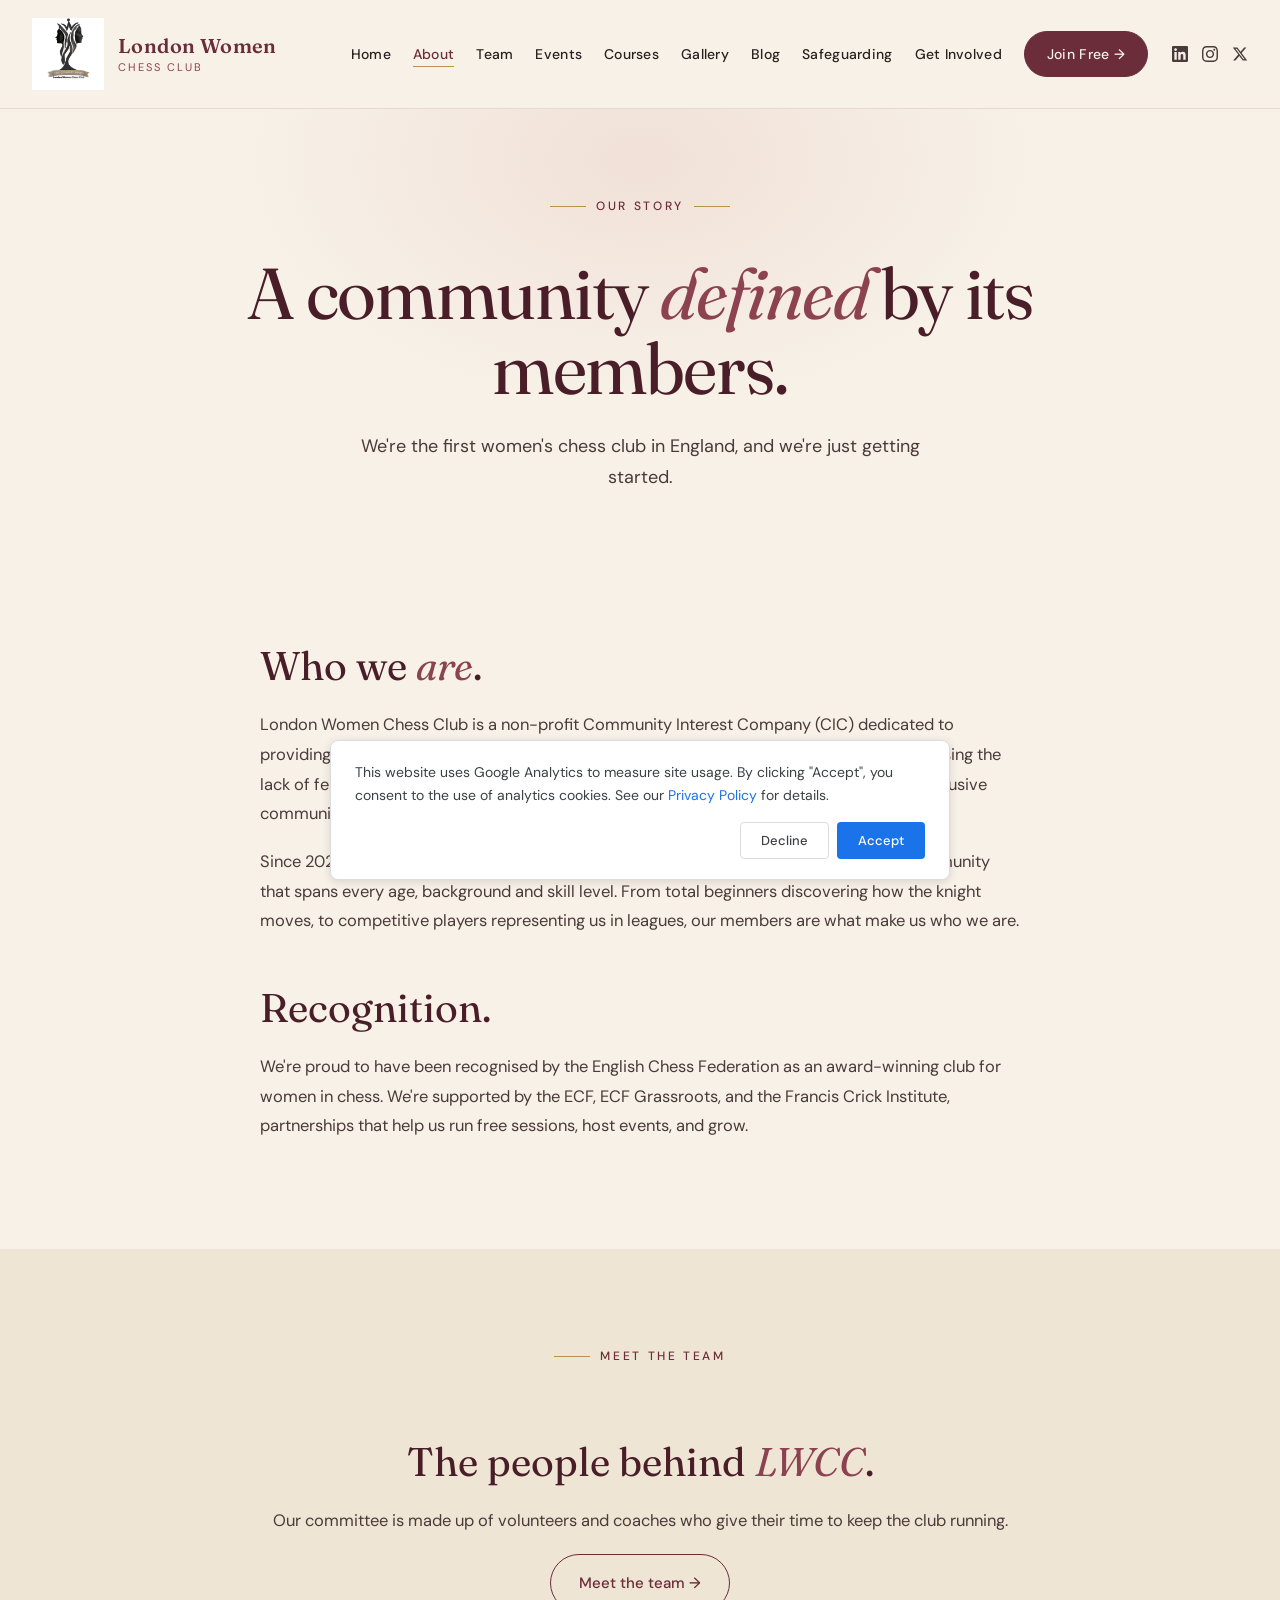
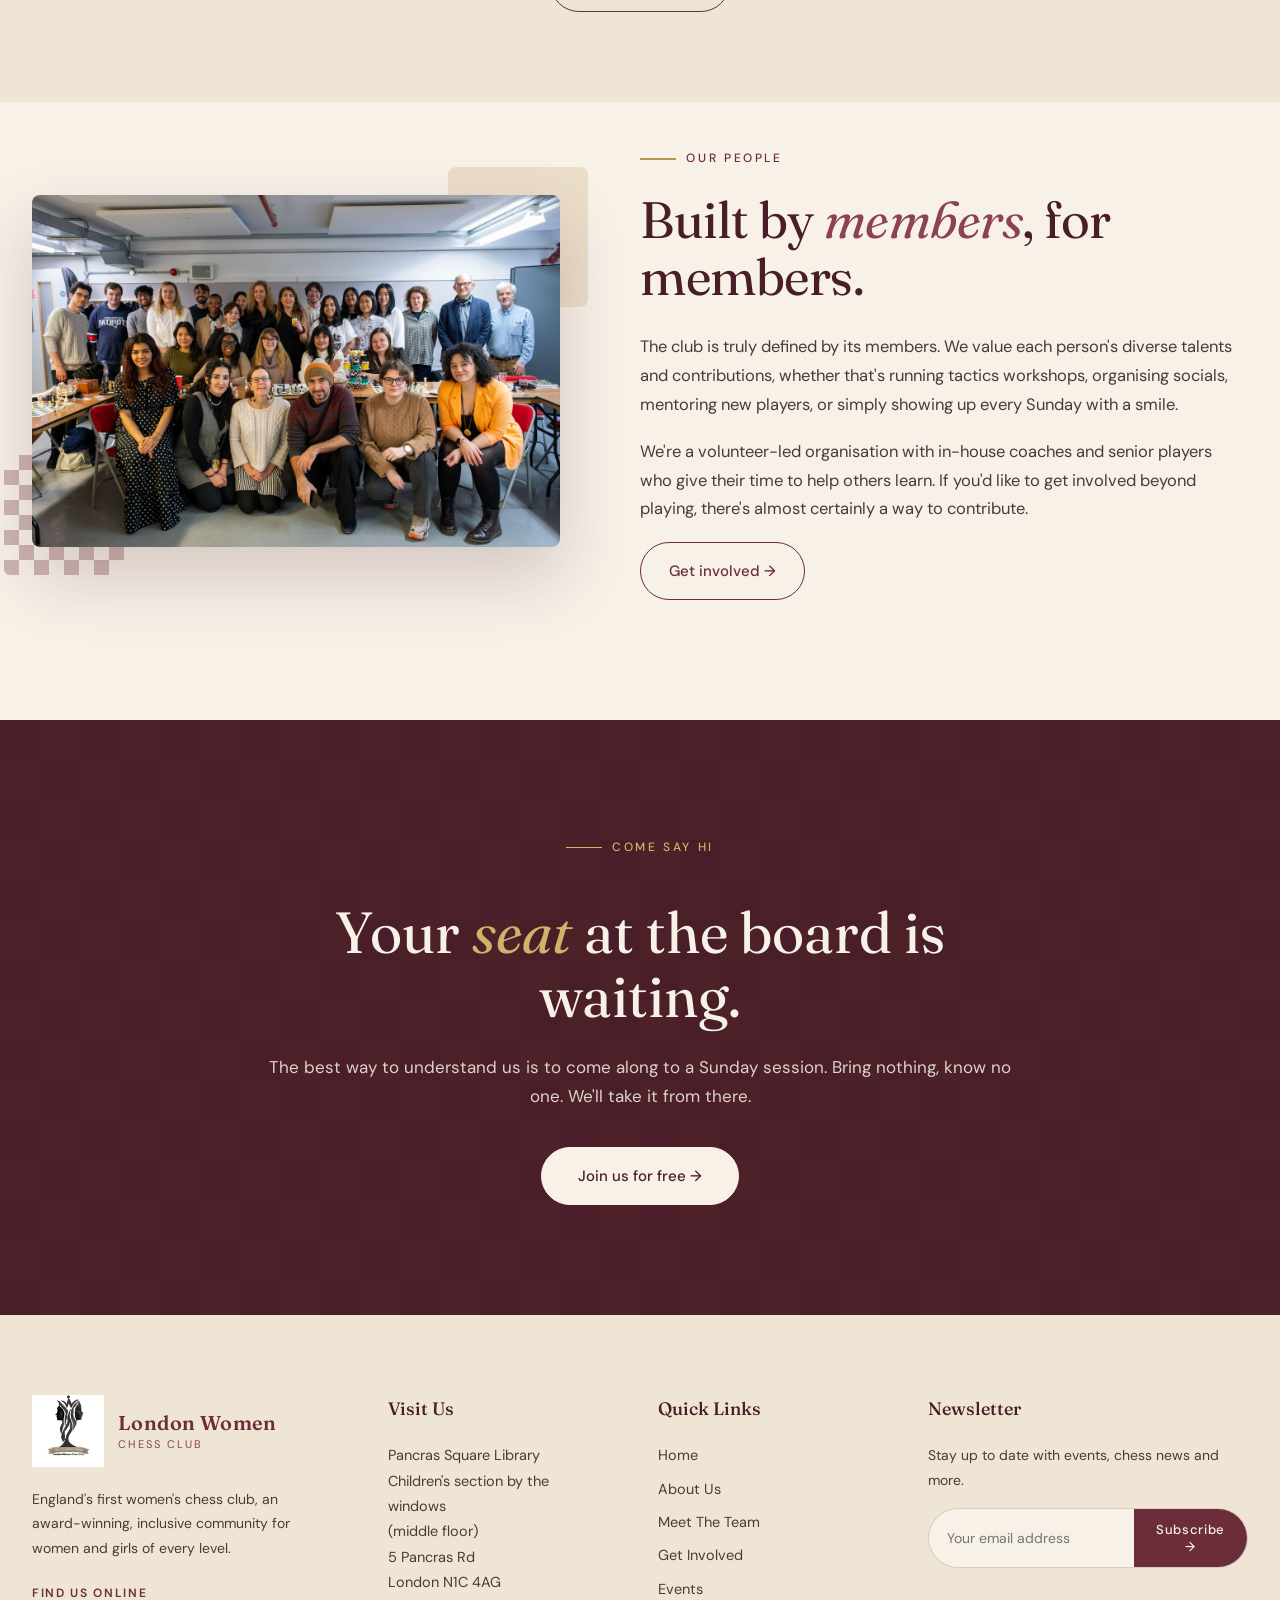
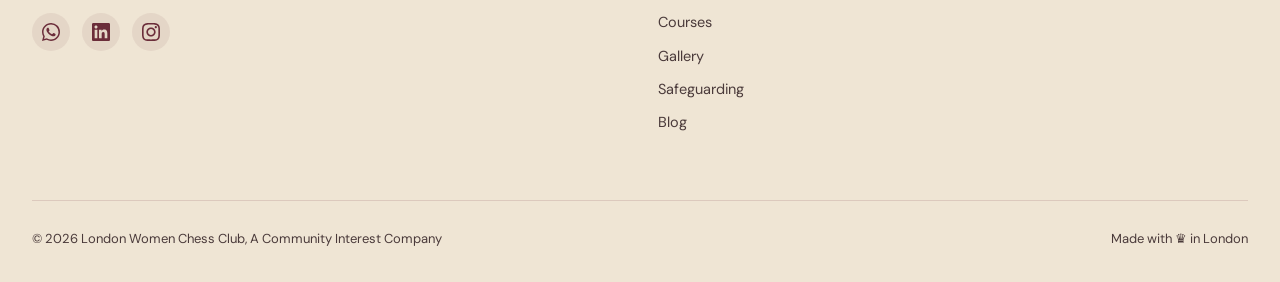
==== commit 1778e23d: "Google analytics, cookie pop up" ====
--- a/about.html
+++ b/about.html
@@ -1,6 +1,24 @@
 <!DOCTYPE html>
 <html lang="en">
 <head>
+<!-- Google Consent Mode defaults (denied until visitor chooses) -->
+<script>
+  window.dataLayer = window.dataLayer || [];
+  function gtag(){dataLayer.push(arguments);}
+  gtag('consent', 'default', {
+    'ad_storage': 'denied',
+    'ad_user_data': 'denied',
+    'ad_personalization': 'denied',
+    'analytics_storage': 'denied'
+  });
+</script>
+<!-- Google tag (gtag.js) -->
+<script async src="https://www.googletagmanager.com/gtag/js?id=G-1V4TLQDXBV"></script>
+<script>
+  gtag('js', new Date());
+  gtag('config', 'G-1V4TLQDXBV');
+</script>
+
 <meta charset="UTF-8">
 <meta name="viewport" content="width=device-width, initial-scale=1.0">
 <title>About Us | London Women Chess Club</title>
@@ -11,27 +29,27 @@
 <link rel="preconnect" href="https://fonts.googleapis.com">
 <link rel="preconnect" href="https://fonts.gstatic.com" crossorigin>
 <link href="https://fonts.googleapis.com/css2?family=Fraunces:ital,opsz,wght@0,9..144,300;0,9..144,400;0,9..144,500;0,9..144,600;0,9..144,700;1,9..144,400&family=DM+Sans:opsz,wght@9..40,300;9..40,400;9..40,500;9..40,600;9..40,700&display=swap" rel="stylesheet">
-<link rel="stylesheet" href="css/styles.css?v=4">
+<link rel="stylesheet" href="css/styles.css?v=6">
 </head>
 <body>
 
 <!-- ===== NAV ===== -->
 <nav>
   <div class="nav-inner">
-    <a href="index.html" class="logo">
+    <a href="/" class="logo">
       <img src="images/lwcc-logo.jpg" alt="LWCC Logo">
       <div class="logo-text">London Women<small>Chess Club</small></div>
     </a>
     <ul class="nav-links" id="navLinks">
-      <li><a href="index.html">Home</a></li>
-      <li><a href="about.html" class="active">About</a></li>
-      <li><a href="team.html">Team</a></li>
-      <li><a href="events.html">Events</a></li>
-      <li><a href="courses.html">Courses</a></li>
-      <li><a href="gallery.html">Gallery</a></li>
-      <li><a href="blog.html">Blog</a></li>
-      <li><a href="safeguarding.html">Safeguarding</a></li>
-      <li><a href="contact.html">Get Involved</a></li>
+      <li><a href="/">Home</a></li>
+      <li><a href="about" class="active">About</a></li>
+      <li><a href="team">Team</a></li>
+      <li><a href="events">Events</a></li>
+      <li><a href="courses">Courses</a></li>
+      <li><a href="gallery">Gallery</a></li>
+      <li><a href="blog">Blog</a></li>
+      <li><a href="safeguarding">Safeguarding</a></li>
+      <li><a href="contact">Get Involved</a></li>
       <li><a href="https://form.jotform.com/241453653475359" class="btn-cta">Join Free →</a></li>
       <li class="nav-socials">
         <a href="https://www.linkedin.com/company/london-women-chess-club/posts/?feedView=all" target="_blank" rel="noopener" aria-label="LWCC on LinkedIn"><svg viewBox="0 0 24 24" xmlns="http://www.w3.org/2000/svg" aria-hidden="true"><path d="M20.447 20.452h-3.554v-5.569c0-1.328-.027-3.037-1.852-3.037-1.853 0-2.136 1.445-2.136 2.939v5.667H9.351V9h3.414v1.561h.046c.477-.9 1.637-1.85 3.37-1.85 3.601 0 4.267 2.37 4.267 5.455v6.286zM5.337 7.433c-1.144 0-2.063-.926-2.063-2.065 0-1.138.92-2.063 2.063-2.063 1.14 0 2.064.925 2.064 2.063 0 1.139-.925 2.065-2.064 2.065zm1.782 13.019H3.555V9h3.564v11.452zM22.225 0H1.771C.792 0 0 .774 0 1.729v20.542C0 23.227.792 24 1.771 24h20.451C23.2 24 24 23.227 24 22.271V1.729C24 .774 23.2 0 22.222 0h.003z"/></svg></a>
@@ -70,7 +88,7 @@
     <div class="eyebrow">Meet The Team</div>
     <h2>The people behind <em>LWCC</em>.</h2>
     <p>Our committee is made up of volunteers and coaches who give their time to keep the club running.</p>
-    <a href="team.html" class="btn-secondary">Meet the team →</a>
+    <a href="team" class="btn-secondary">Meet the team →</a>
   </div>
 </section>
 
@@ -89,7 +107,7 @@
       <h2>Built by <em>members</em>, for members.</h2>
       <p>The club is truly defined by its members. We value each person's diverse talents and contributions, whether that's running tactics workshops, organising socials, mentoring new players, or simply showing up every Sunday with a smile.</p>
       <p>We're a volunteer-led organisation with in-house coaches and senior players who give their time to help others learn. If you'd like to get involved beyond playing, there's almost certainly a way to contribute.</p>
-      <a href="contact.html" class="btn-secondary">Get involved →</a>
+      <a href="contact" class="btn-secondary">Get involved →</a>
     </div>
   </div>
 </section>
@@ -108,7 +126,7 @@
 <footer>
   <div class="footer-inner">
     <div class="footer-col footer-brand">
-      <a href="index.html" class="logo">
+      <a href="/" class="logo">
         <img src="images/lwcc-logo.jpg" alt="LWCC">
         <div class="logo-text">London Women<small>Chess Club</small></div>
       </a>
@@ -133,15 +151,15 @@
     <div class="footer-col">
       <h4>Quick Links</h4>
       <ul>
-        <li><a href="index.html">Home</a></li>
-        <li><a href="about.html">About Us</a></li>
-        <li><a href="team.html">Meet The Team</a></li>
-        <li><a href="contact.html">Get Involved</a></li>
-        <li><a href="events.html">Events</a></li>
-        <li><a href="courses.html">Courses</a></li>
-        <li><a href="gallery.html">Gallery</a></li>
-        <li><a href="safeguarding.html">Safeguarding</a></li>
-        <li><a href="blog.html">Blog</a></li>
+        <li><a href="/">Home</a></li>
+        <li><a href="about">About Us</a></li>
+        <li><a href="team">Meet The Team</a></li>
+        <li><a href="contact">Get Involved</a></li>
+        <li><a href="events">Events</a></li>
+        <li><a href="courses">Courses</a></li>
+        <li><a href="gallery">Gallery</a></li>
+        <li><a href="safeguarding">Safeguarding</a></li>
+        <li><a href="blog">Blog</a></li>
       </ul>
     </div>
     <div class="footer-col">
@@ -176,5 +194,52 @@
     });
   });
 </script>
+
+<!-- ===== COOKIE CONSENT ===== -->
+<div class="cookie-consent" id="cookieConsent" role="dialog" aria-live="polite" aria-label="Cookie consent">
+  <p>This website uses Google Analytics to measure site usage. By clicking "Accept", you consent to the use of analytics cookies. See our <a href="safeguarding-policy#analytics">Privacy Policy</a> for details.</p>
+  <div class="cookie-consent-actions">
+    <button type="button" id="cookieDecline">Decline</button>
+    <button type="button" id="cookieAccept">Accept</button>
+  </div>
+</div>
+<script>
+(function () {
+  var KEY = 'lwcc_cookie_consent';
+  var banner = document.getElementById('cookieConsent');
+  var acceptBtn = document.getElementById('cookieAccept');
+  var declineBtn = document.getElementById('cookieDecline');
+  if (!banner) return;
+
+  function updateConsent(granted) {
+    if (typeof gtag === 'function') {
+      gtag('consent', 'update', {
+        'ad_storage': granted ? 'granted' : 'denied',
+        'ad_user_data': granted ? 'granted' : 'denied',
+        'ad_personalization': granted ? 'granted' : 'denied',
+        'analytics_storage': granted ? 'granted' : 'denied'
+      });
+    }
+  }
+
+  var stored = localStorage.getItem(KEY);
+  if (stored === 'granted' || stored === 'denied') {
+    updateConsent(stored === 'granted');
+  } else {
+    banner.classList.add('visible');
+  }
+
+  acceptBtn.addEventListener('click', function () {
+    localStorage.setItem(KEY, 'granted');
+    updateConsent(true);
+    banner.classList.remove('visible');
+  });
+  declineBtn.addEventListener('click', function () {
+    localStorage.setItem(KEY, 'denied');
+    updateConsent(false);
+    banner.classList.remove('visible');
+  });
+})();
+</script>
 </body>
 </html>
--- a/css/styles.css
+++ b/css/styles.css
@@ -1852,3 +1852,51 @@
 .delay-2 { animation-delay: 0.25s; }
 .delay-3 { animation-delay: 0.4s; }
 .delay-4 { animation-delay: 0.55s; }
+
+/* ============ COOKIE CONSENT BANNER ============ */
+.cookie-consent {
+  display: none;
+  position: fixed;
+  left: 20px;
+  right: 20px;
+  bottom: 20px;
+  max-width: 620px;
+  margin: 0 auto;
+  background: #ffffff;
+  color: #3c4043;
+  padding: 20px 24px;
+  border-radius: 8px;
+  border: 1px solid #dadce0;
+  box-shadow: 0 2px 10px rgba(0,0,0,0.12);
+  z-index: 9999;
+  font-size: 14px;
+  line-height: 1.6;
+}
+.cookie-consent.visible { display: block; }
+.cookie-consent p { margin: 0 0 16px; color: #3c4043; }
+.cookie-consent a { color: #1a73e8; text-decoration: none; }
+.cookie-consent a:hover { text-decoration: underline; }
+.cookie-consent-actions {
+  display: flex;
+  gap: 8px;
+  justify-content: flex-end;
+}
+.cookie-consent-actions button {
+  padding: 9px 20px;
+  border-radius: 4px;
+  border: 1px solid transparent;
+  cursor: pointer;
+  font-size: 13px;
+  font-weight: 500;
+  font-family: 'DM Sans', 'Google Sans', Arial, sans-serif;
+  transition: background 0.15s ease, box-shadow 0.15s ease;
+}
+#cookieAccept { background: #1a73e8; color: #ffffff; }
+#cookieAccept:hover { background: #1765cc; box-shadow: 0 1px 3px rgba(0,0,0,0.2); }
+#cookieDecline { background: #ffffff; color: #3c4043; border: 1px solid #dadce0; }
+#cookieDecline:hover { background: #f8f9fa; }
+@media (max-width: 480px) {
+  .cookie-consent { left: 12px; right: 12px; bottom: 12px; padding: 18px; }
+  .cookie-consent-actions { flex-direction: column; }
+  .cookie-consent-actions button { width: 100%; }
+}
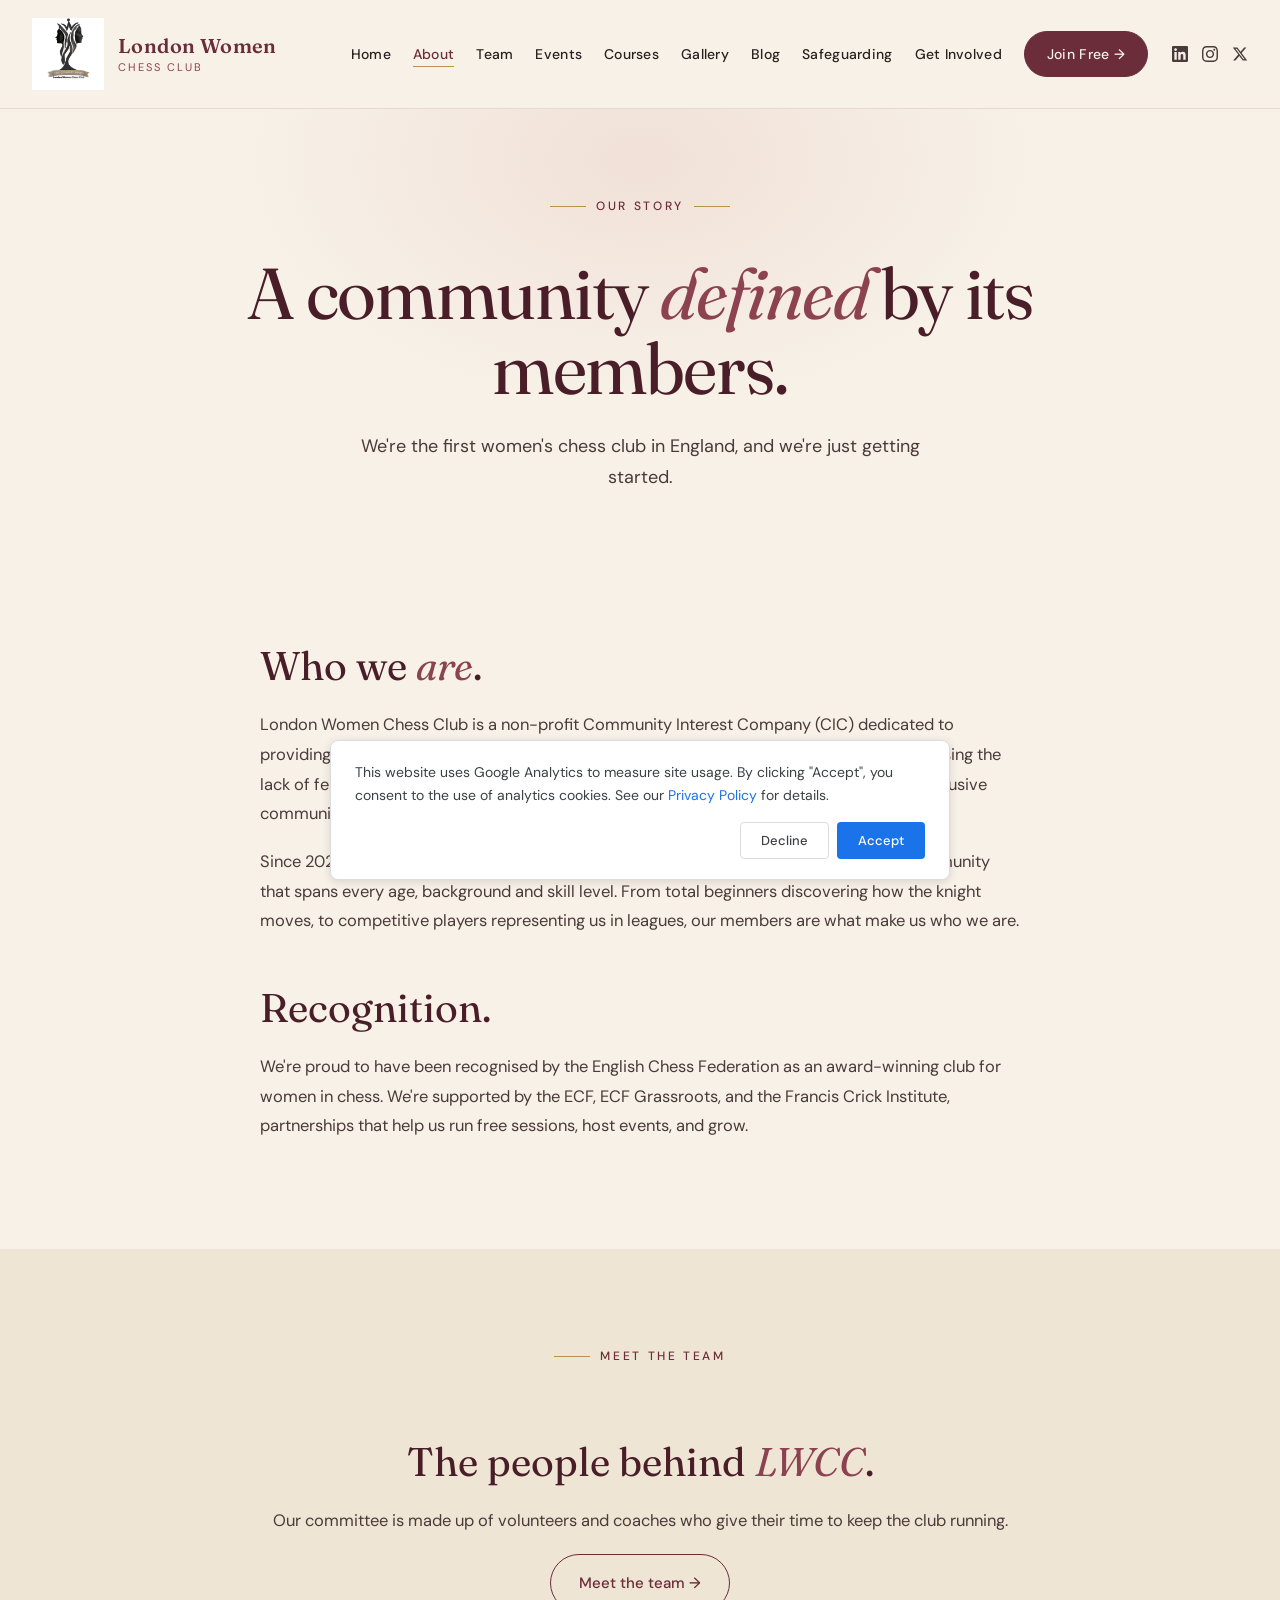
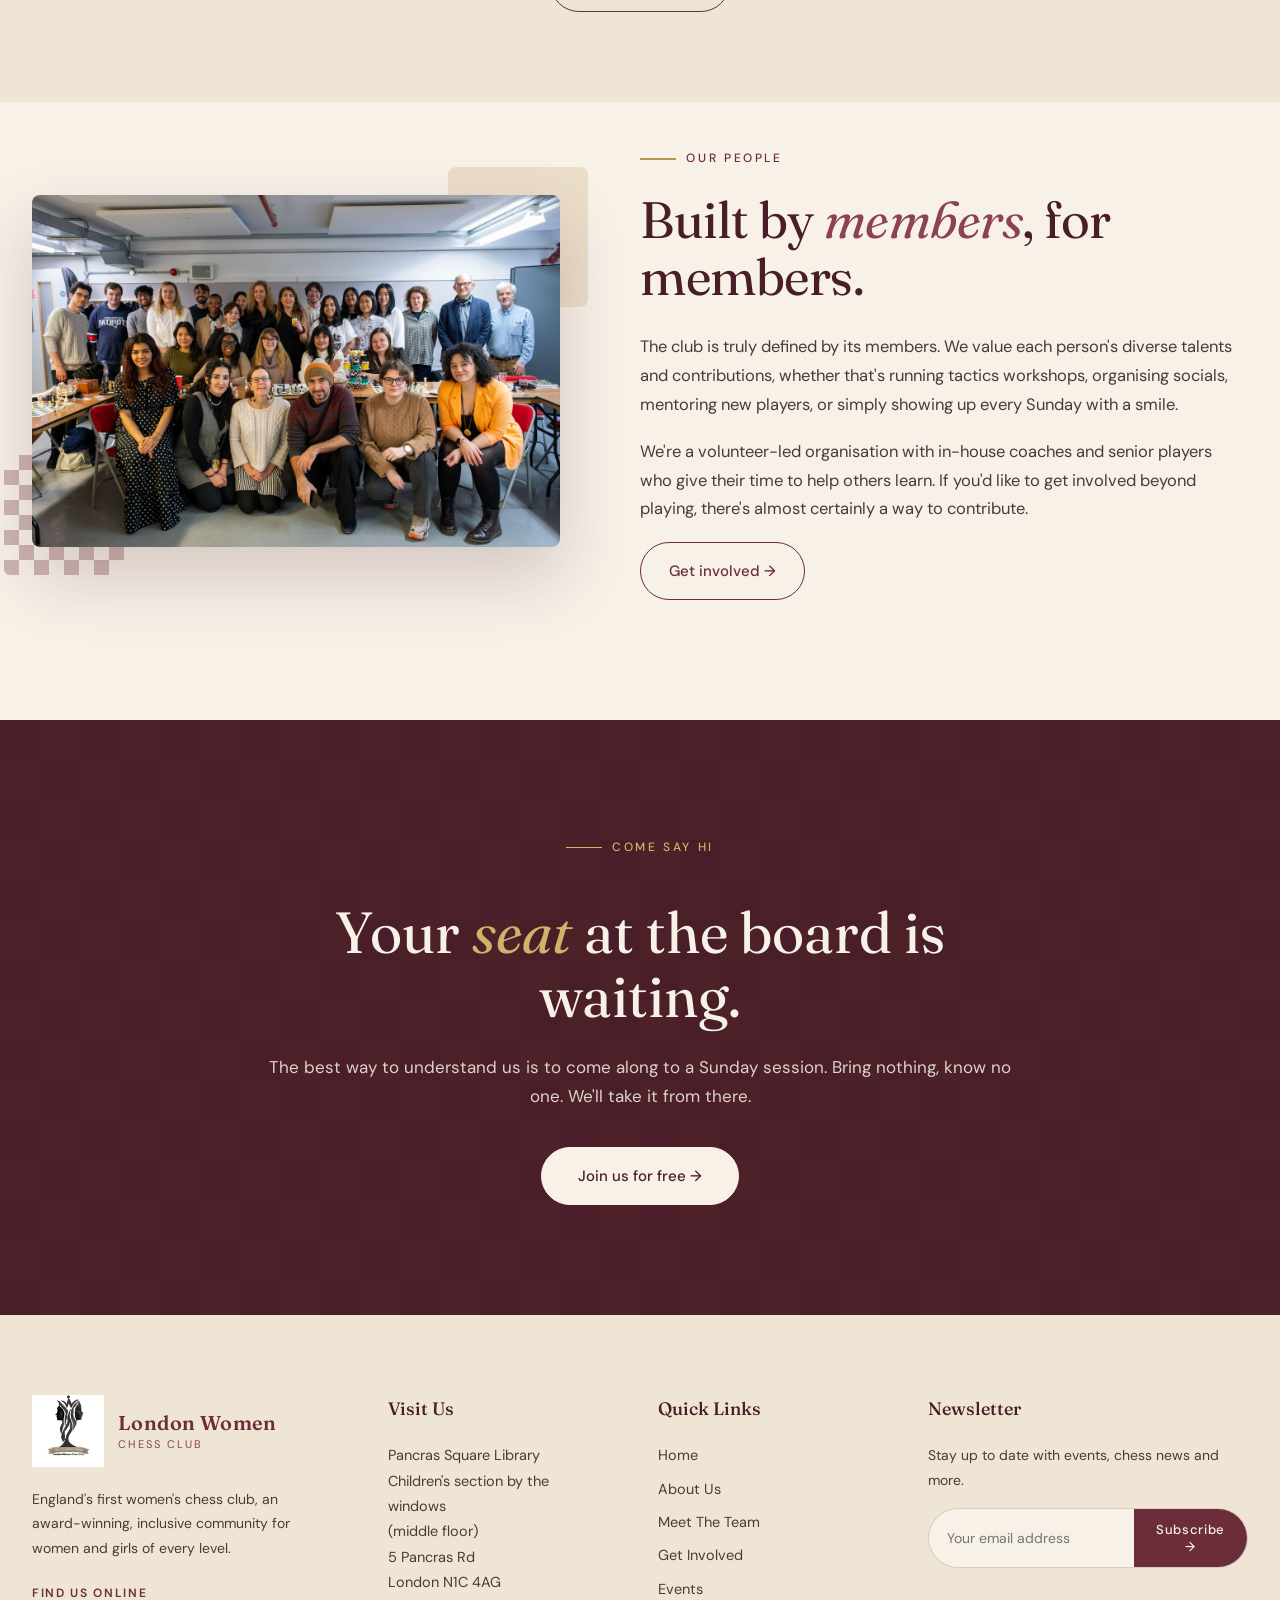
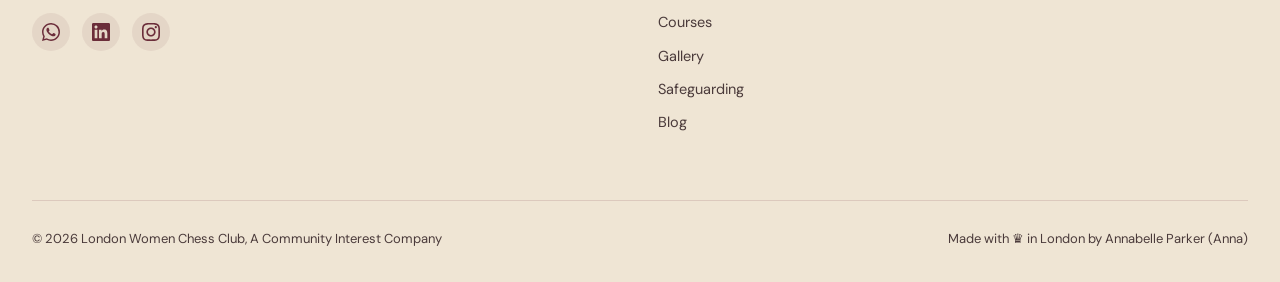
==== commit 1e9fd7fd: "added chess trust as a sponsor" ====
--- a/about.html
+++ b/about.html
@@ -29,7 +29,7 @@
 <link rel="preconnect" href="https://fonts.googleapis.com">
 <link rel="preconnect" href="https://fonts.gstatic.com" crossorigin>
 <link href="https://fonts.googleapis.com/css2?family=Fraunces:ital,opsz,wght@0,9..144,300;0,9..144,400;0,9..144,500;0,9..144,600;0,9..144,700;1,9..144,400&family=DM+Sans:opsz,wght@9..40,300;9..40,400;9..40,500;9..40,600;9..40,700&display=swap" rel="stylesheet">
-<link rel="stylesheet" href="css/styles.css?v=6">
+<link rel="stylesheet" href="css/styles.css?v=8">
 </head>
 <body>
 
@@ -173,7 +173,7 @@
   </div>
   <div class="footer-bottom">
     <div>© 2026 London Women Chess Club, A Community Interest Company</div>
-    <div>Made with ♛ in London</div>
+    <div>Made with ♛ in London by Annabelle Parker (Anna)</div>
   </div>
 </footer>
 
--- a/css/styles.css
+++ b/css/styles.css
@@ -696,6 +696,38 @@
 .event-info p {
   color: var(--ink-soft);
   font-size: 15px;
+}
+.scrapbook-photo {
+  position: relative;
+  width: 140px;
+  justify-self: center;
+  transform: rotate(-6deg);
+  transition: transform 0.25s ease;
+}
+.scrapbook-photo:hover { transform: rotate(-2deg) scale(1.03); }
+.scrapbook-photo img {
+  display: block;
+  width: 100%;
+  height: 150px;
+  object-fit: cover;
+  background: var(--white-soft);
+  border: 7px solid var(--white-soft);
+  border-bottom-width: 26px;
+  box-shadow: 0 10px 24px rgba(42, 31, 31, 0.22);
+}
+.scrapbook-photo .tape {
+  position: absolute;
+  top: -13px;
+  left: 50%;
+  width: 74px;
+  height: 28px;
+  transform: translateX(-50%) rotate(4deg);
+  background: rgba(232, 200, 192, 0.55);
+  border: 1px solid rgba(255, 255, 255, 0.5);
+  box-shadow: 0 2px 6px rgba(0, 0, 0, 0.12);
+}
+@media (max-width: 900px) {
+  .scrapbook-photo { margin: 0 auto; }
 }
 .event-info p span {
   color: var(--burgundy);
@@ -1275,6 +1307,7 @@
   margin-top: 56px;
 }
 .sponsor-card {
+  position: relative;
   background: var(--cream);
   padding: 48px 32px;
   border-radius: 10px;
@@ -1300,6 +1333,45 @@
   transition: filter 0.3s ease;
 }
 .sponsor-card:hover img { filter: saturate(1.1); }
+
+/* Sponsor tooltips: desktop hover only, never on touch devices */
+.sponsor-tip {
+  position: absolute;
+  bottom: calc(100% + 12px);
+  left: 50%;
+  transform: translateX(-50%) translateY(6px);
+  width: 220px;
+  background: var(--ink);
+  color: var(--cream);
+  font-size: 13px;
+  font-style: normal;
+  line-height: 1.5;
+  padding: 12px 16px;
+  border-radius: 8px;
+  box-shadow: 0 10px 25px rgba(0,0,0,0.2);
+  opacity: 0;
+  visibility: hidden;
+  pointer-events: none;
+  transition: opacity 0.2s ease, transform 0.2s ease;
+  z-index: 20;
+}
+.sponsor-tip::after {
+  content: '';
+  position: absolute;
+  top: 100%;
+  left: 50%;
+  transform: translateX(-50%);
+  border: 6px solid transparent;
+  border-top-color: var(--ink);
+}
+@media (hover: hover) and (pointer: fine) {
+  .sponsor-card:hover .sponsor-tip,
+  .sponsor-card:focus-visible .sponsor-tip {
+    opacity: 1;
+    visibility: visible;
+    transform: translateX(-50%) translateY(0);
+  }
+}
 
 /* ============ FINAL CTA ============ */
 .final-cta {
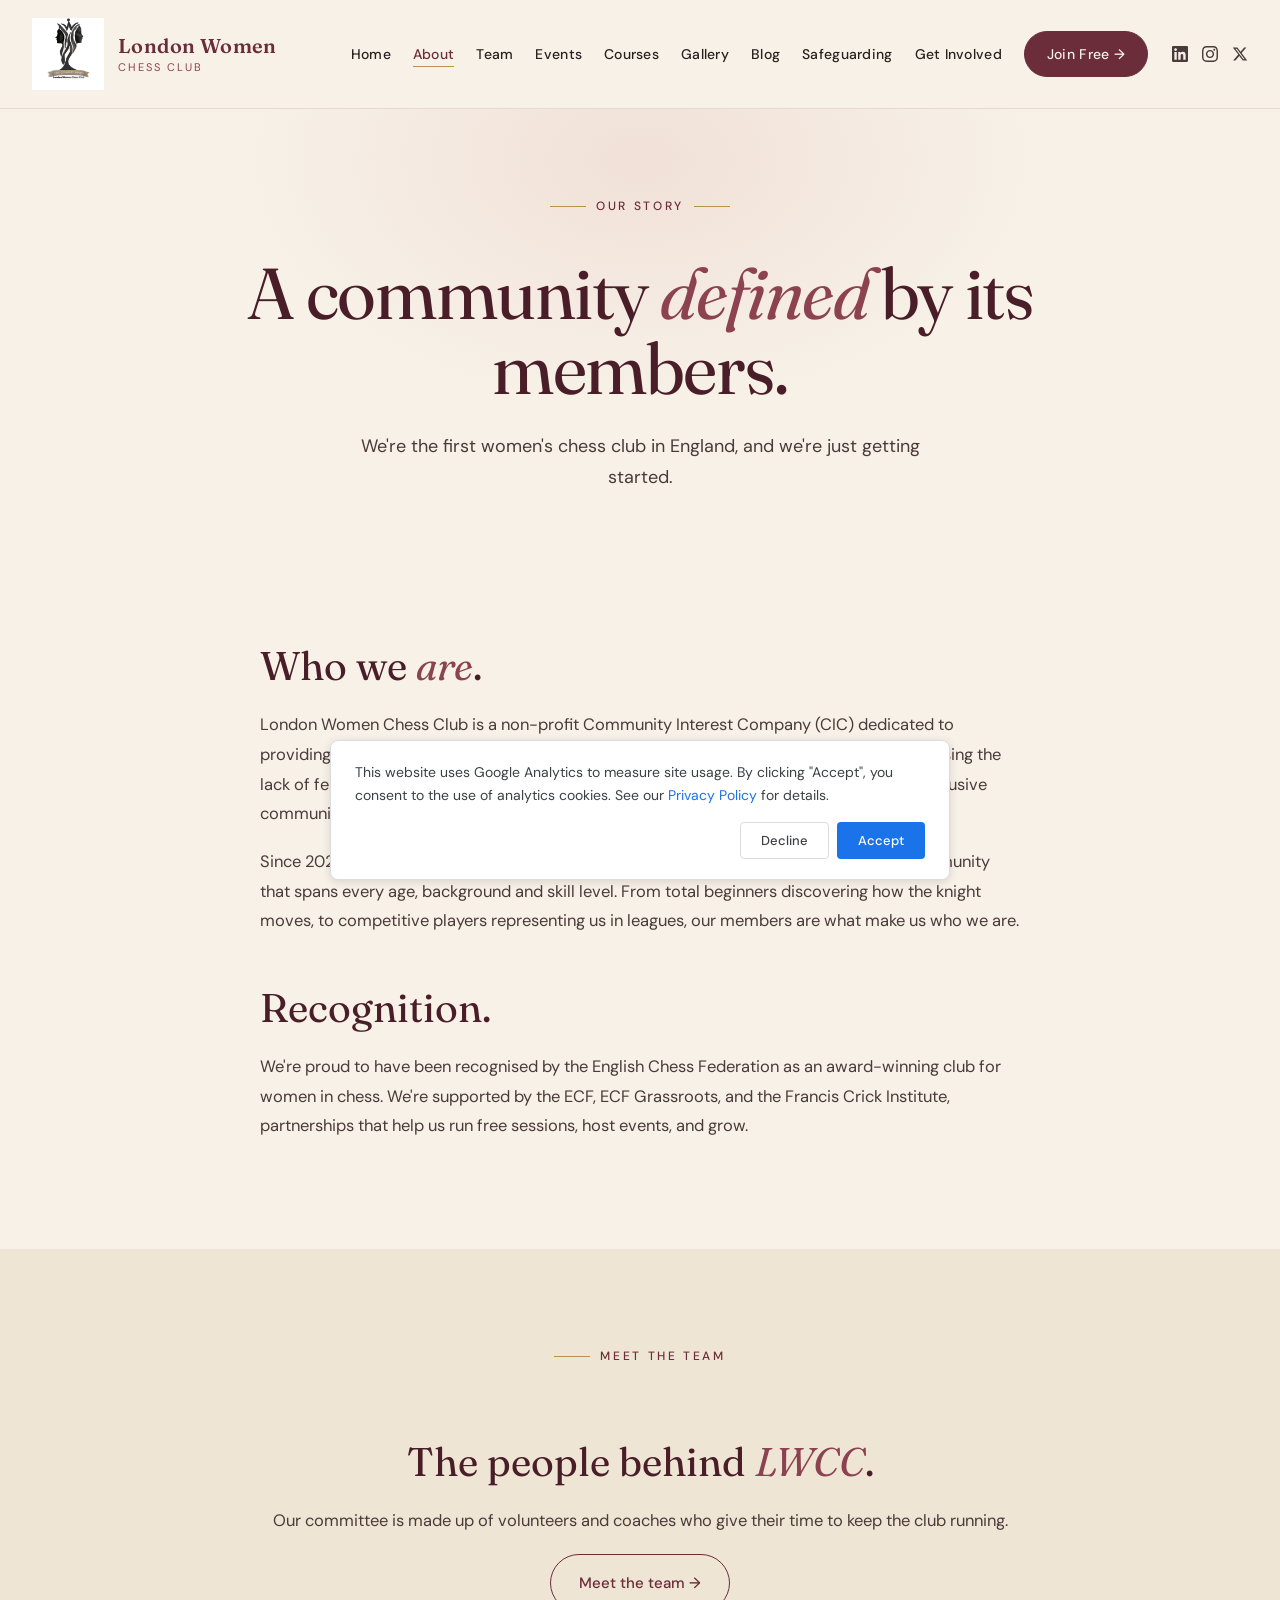
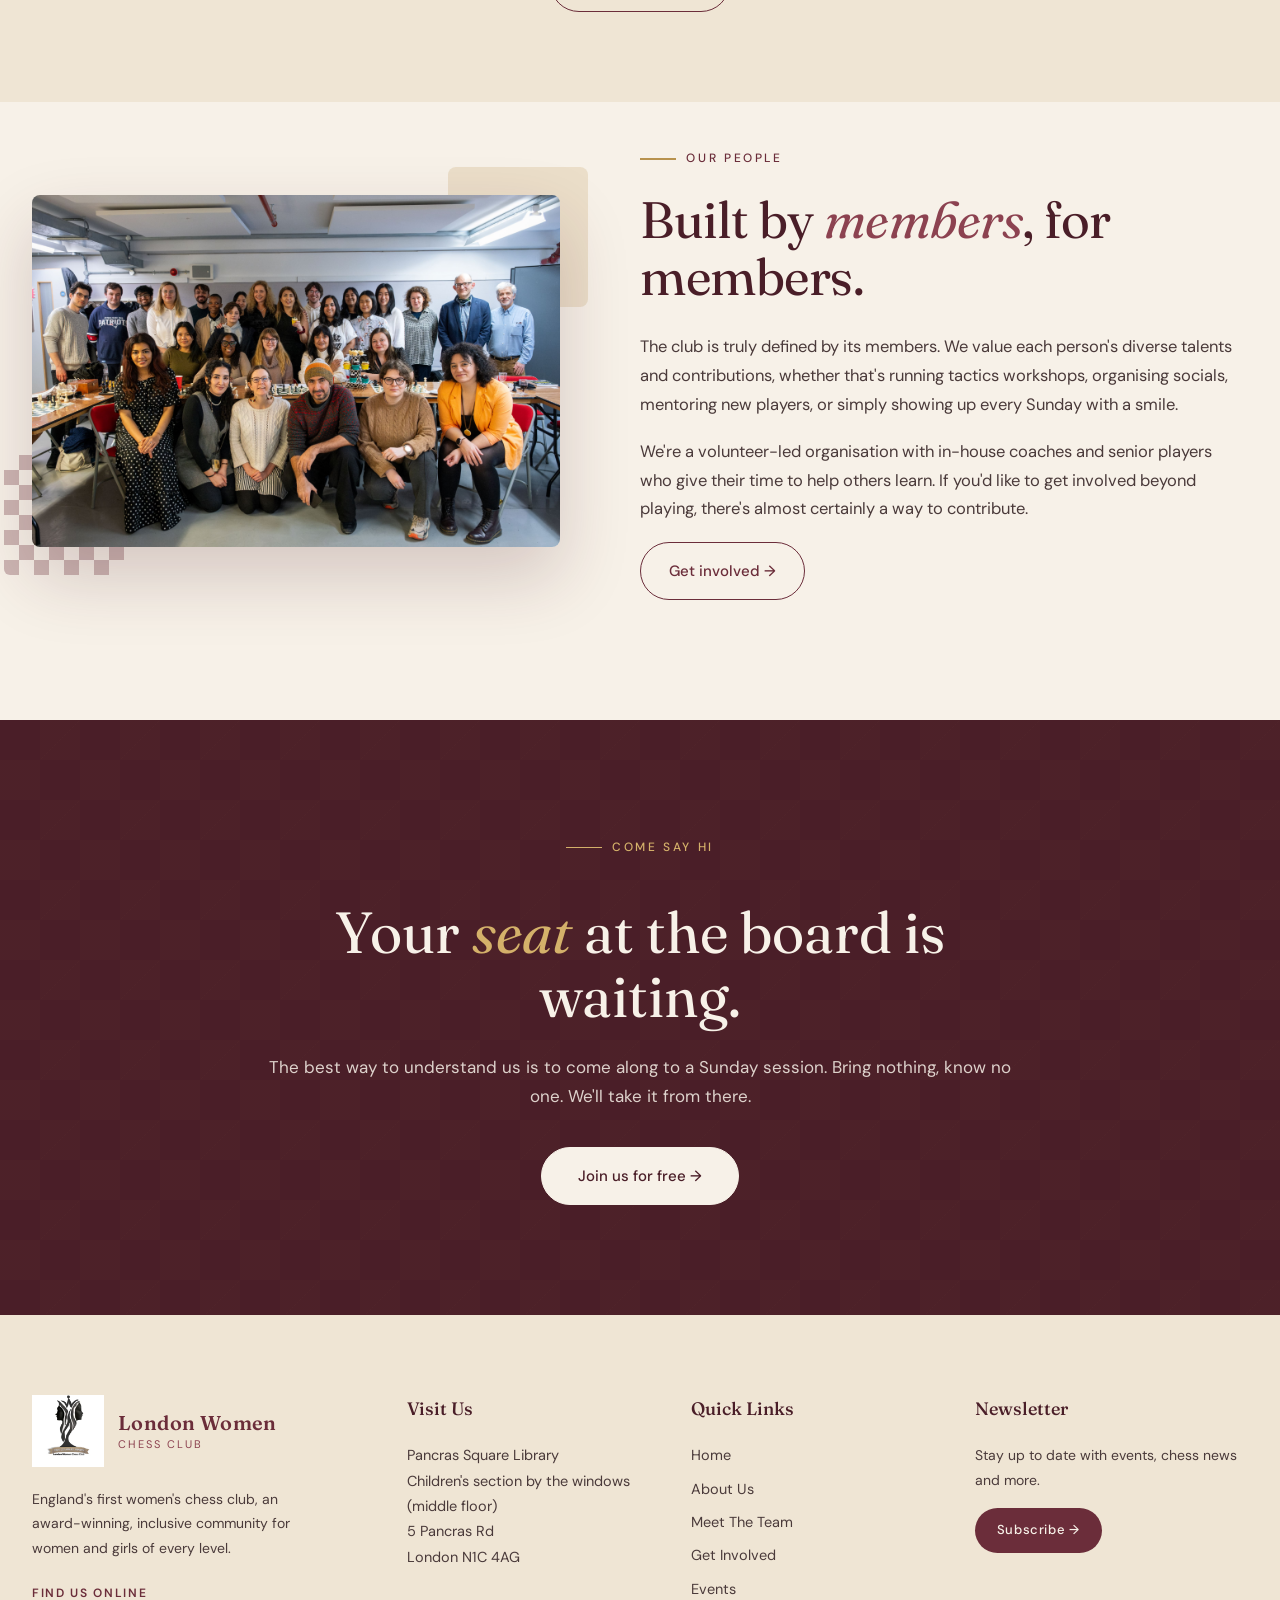
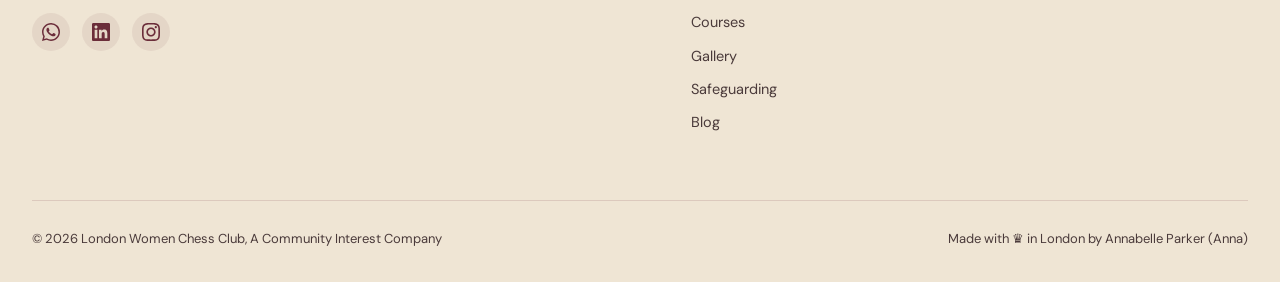
==== commit a0c9d324: "update: newsletter button" ====
--- a/about.html
+++ b/about.html
@@ -165,14 +165,11 @@
     <div class="footer-col">
       <h4>Newsletter</h4>
       <p style="font-size:14px;">Stay up to date with events, chess news and more.</p>
-      <form class="newsletter-form">
-        <input type="email" placeholder="Your email address" required>
-        <button type="submit">Subscribe →</button>
-      </form>
+      <a class="newsletter-btn" href="https://docs.google.com/forms/d/e/1FAIpQLSfX2OzXbOZ5uZu4v-wAl9ozFOFrSJlqGoFyjKLW2YN1eAn66Q/viewform" target="_blank" rel="noopener">Subscribe →</a>
     </div>
   </div>
   <div class="footer-bottom">
-    <div>© 2026 London Women Chess Club, A Community Interest Company</div>
+    <div>© 2026 London Women Chess Club, A Community Interest Company⁠⁠⁠​‌​​‌‌​​​‌​‌​‌‌‌​‌​​​​‌‌​‌​​​​‌‌​​‌​‌‌​‌​‌​​‌‌‌‌​‌​‌​​‌​​‌​​‌​​‌​‌​​​‌‌‌​‌​​‌​​‌​‌​​‌‌‌​​‌​​​​​‌​‌​​‌‌​​​​‌​‌‌​‌​​‌‌​​‌​​​‌‌​​​​​​‌‌​​‌​​​‌‌​‌‌​⁠⁠⁠⁠</div>
     <div>Made with ♛ in London by Annabelle Parker (Anna)</div>
   </div>
 </footer>
@@ -183,17 +180,8 @@
   toggle?.addEventListener('click', () => links.classList.toggle('open'));
   document.querySelectorAll('#navLinks a').forEach(a => a.addEventListener('click', () => links.classList.remove('open')));
 
-  // Newsletter forms -> mailto info@
-  document.querySelectorAll('.newsletter-form').forEach(form => {
-    form.addEventListener('submit', function(e) {
-      e.preventDefault();
-      const email = form.querySelector('input[type="email"]').value;
-      const subject = 'LWCC newsletter signup';
-      const body = 'Please add this email to the LWCC newsletter:\n\n' + email;
-      window.location.href = 'mailto:info@londonwomenchess.org.uk?subject=' + encodeURIComponent(subject) + '&body=' + encodeURIComponent(body);
-    });
-  });
-</script>
+</script>
+
 
 <!-- ===== COOKIE CONSENT ===== -->
 <div class="cookie-consent" id="cookieConsent" role="dialog" aria-live="polite" aria-label="Cookie consent">
--- a/css/styles.css
+++ b/css/styles.css
@@ -1972,3 +1972,18 @@
   .cookie-consent-actions { flex-direction: column; }
   .cookie-consent-actions button { width: 100%; }
 }
+.newsletter-btn {
+  display: inline-block;
+  margin-top: 16px;
+  background: var(--burgundy);
+  color: var(--cream);
+  padding: 12px 22px;
+  border-radius: 999px;
+  font-family: 'DM Sans', sans-serif;
+  font-size: 13px;
+  font-weight: 500;
+  letter-spacing: 0.05em;
+  text-decoration: none;
+  transition: background 0.2s;
+}
+.newsletter-btn:hover { background: var(--burgundy-deep); }
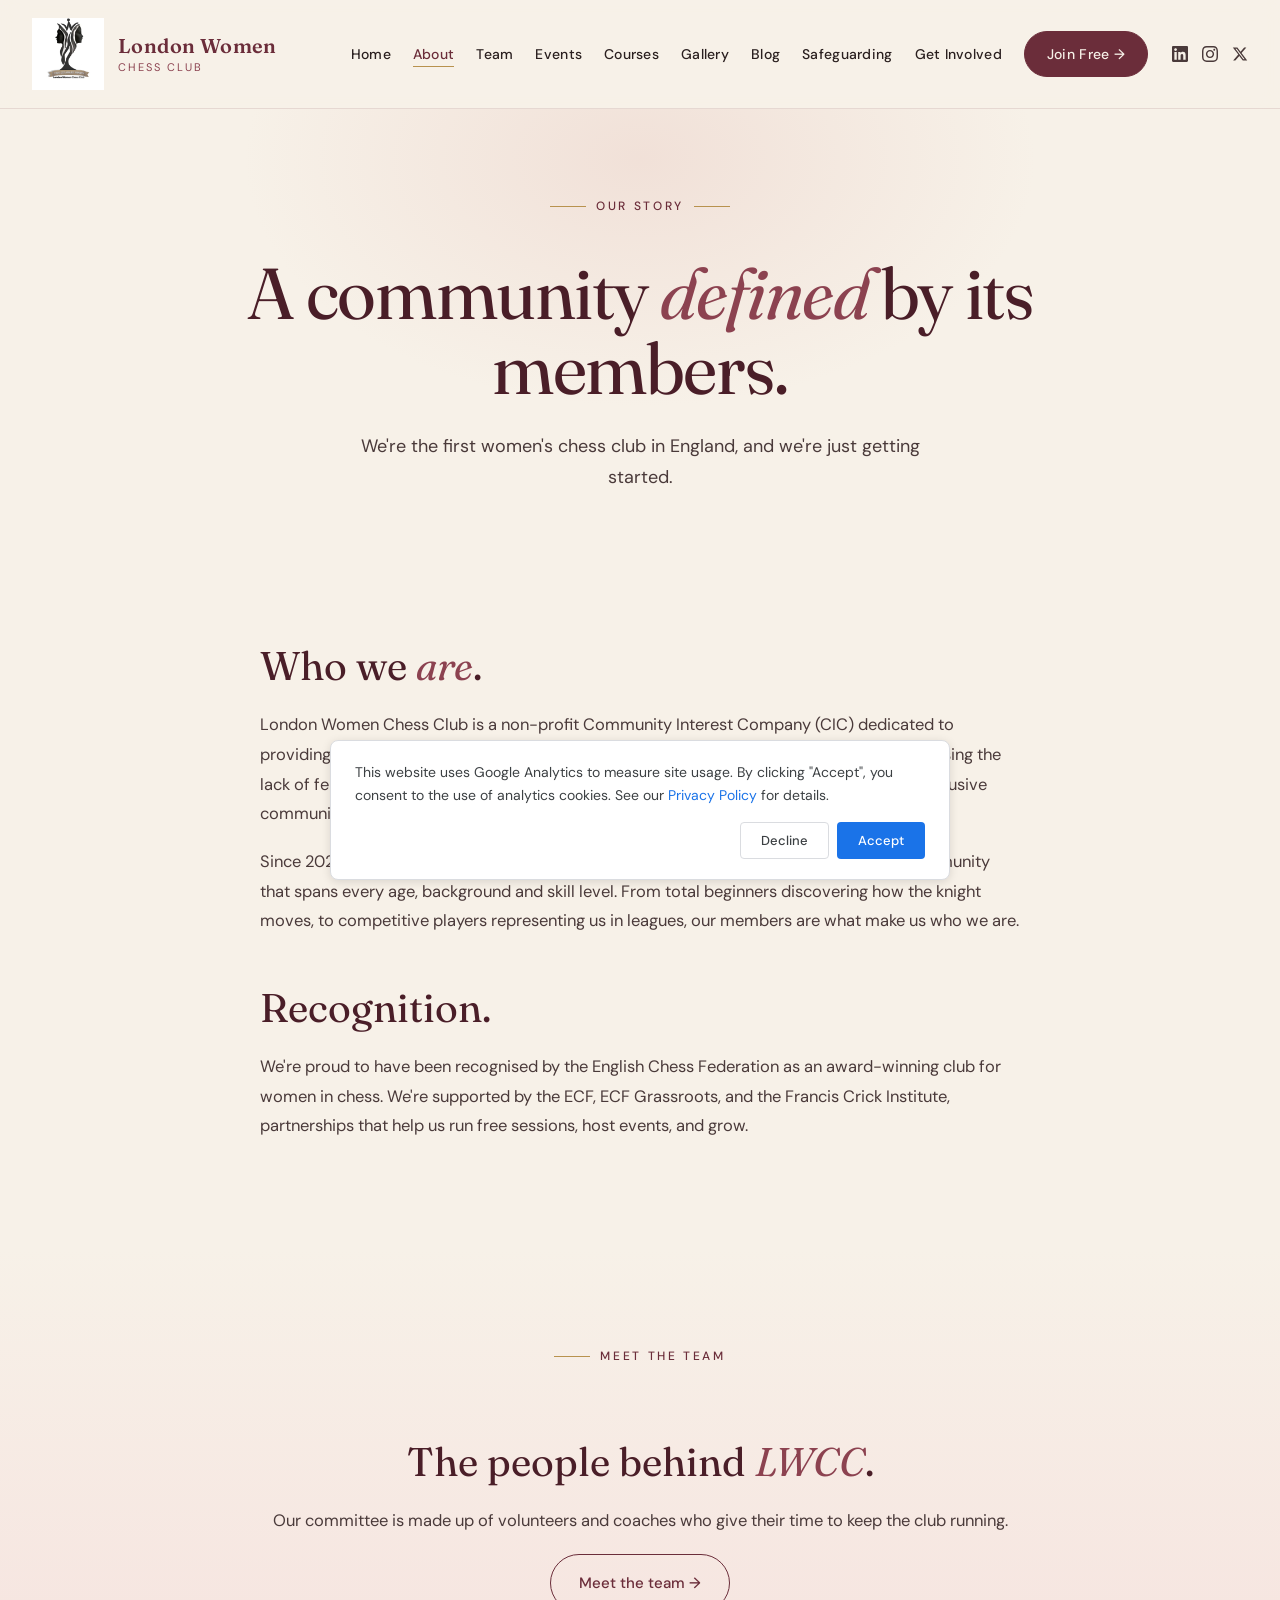
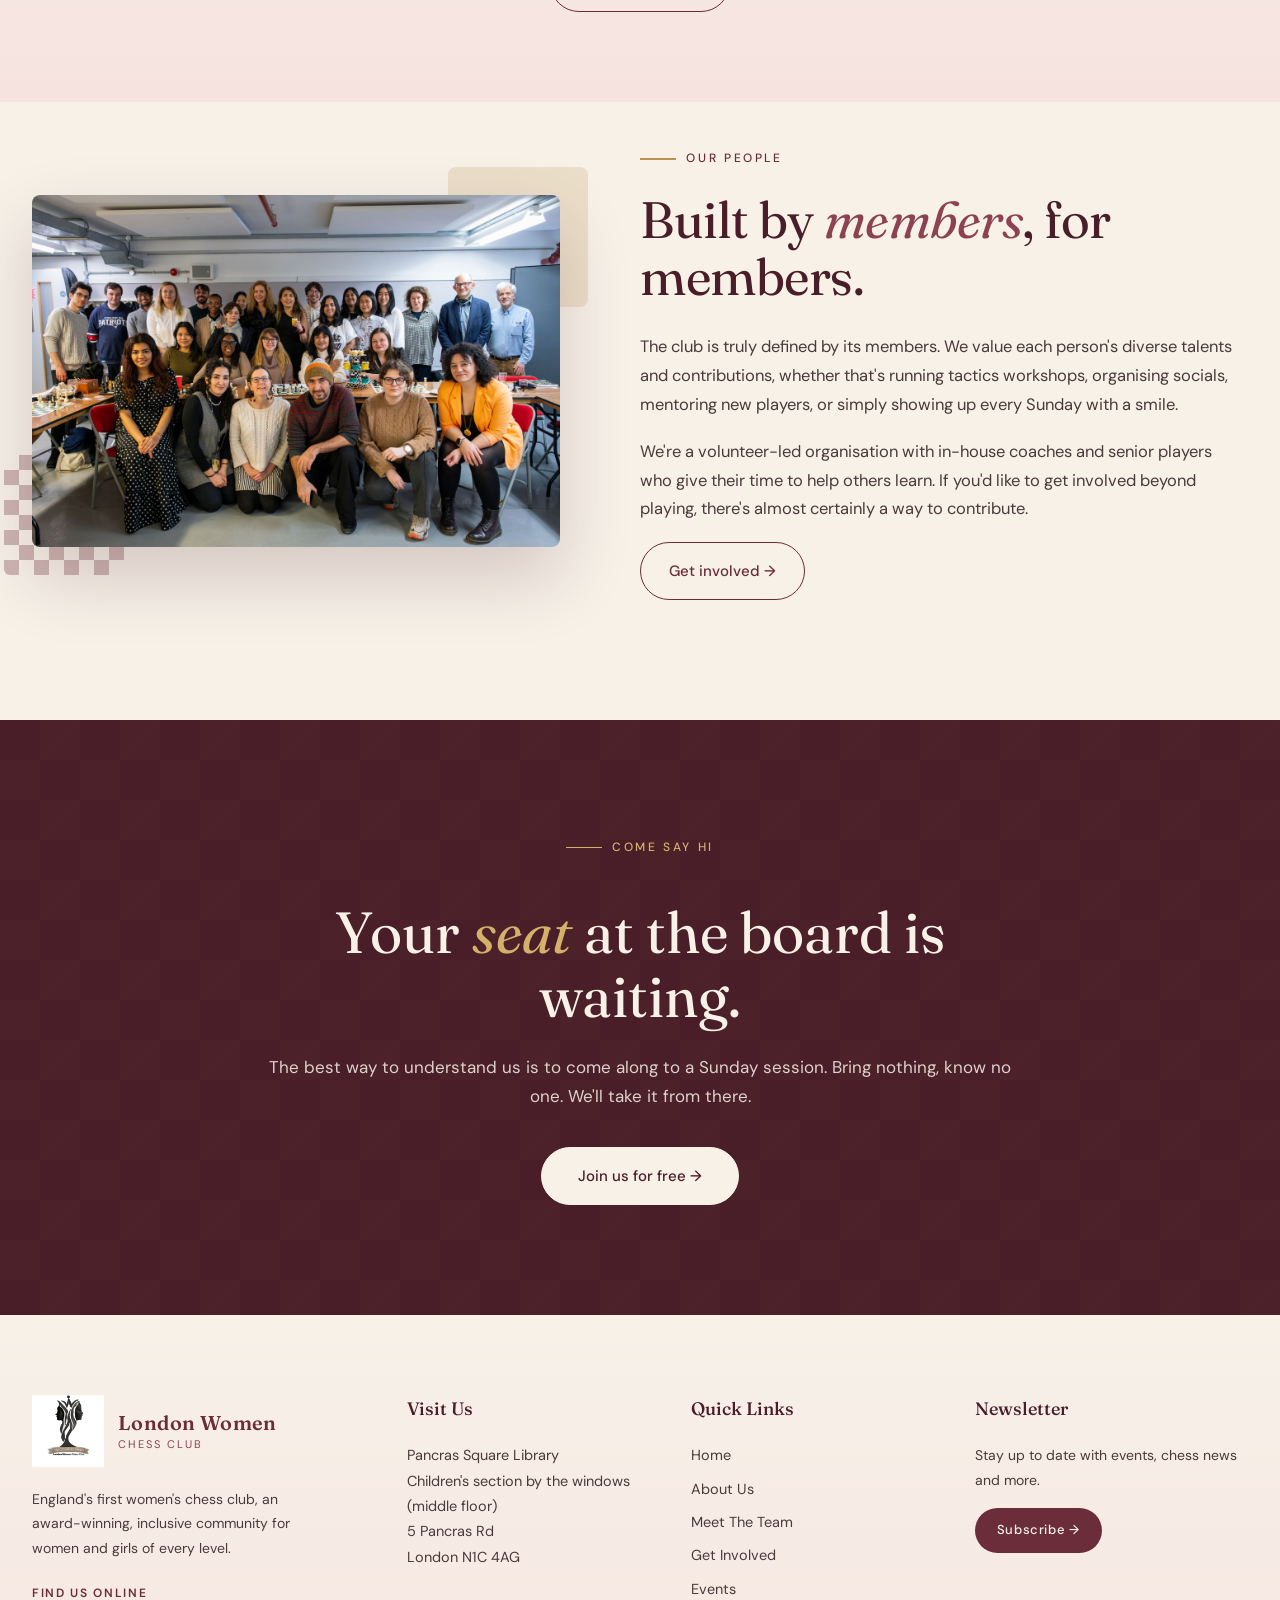
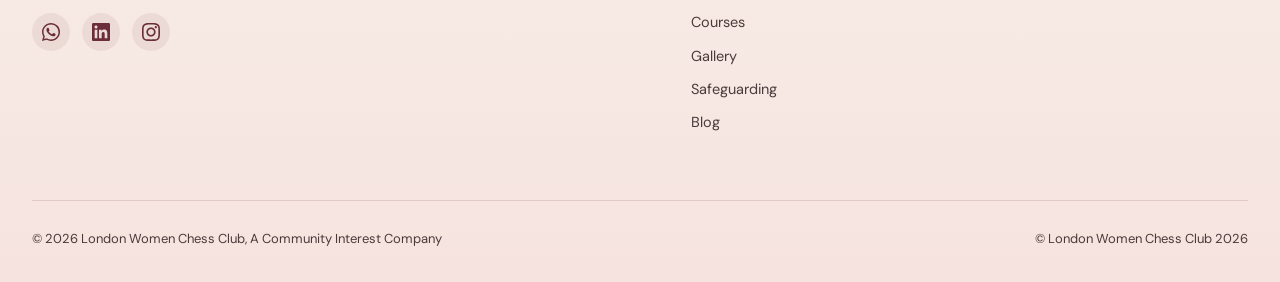
==== commit 3f0be802: "feat: redesign homepage sponsors and refresh site styling" ====
--- a/about.html
+++ b/about.html
@@ -29,7 +29,7 @@
 <link rel="preconnect" href="https://fonts.googleapis.com">
 <link rel="preconnect" href="https://fonts.gstatic.com" crossorigin>
 <link href="https://fonts.googleapis.com/css2?family=Fraunces:ital,opsz,wght@0,9..144,300;0,9..144,400;0,9..144,500;0,9..144,600;0,9..144,700;1,9..144,400&family=DM+Sans:opsz,wght@9..40,300;9..40,400;9..40,500;9..40,600;9..40,700&display=swap" rel="stylesheet">
-<link rel="stylesheet" href="css/styles.css?v=8">
+<link rel="stylesheet" href="css/styles.css?v=20">
 </head>
 <body>
 
@@ -170,7 +170,7 @@
   </div>
   <div class="footer-bottom">
     <div>© 2026 London Women Chess Club, A Community Interest Company⁠⁠⁠​‌​​‌‌​​​‌​‌​‌‌‌​‌​​​​‌‌​‌​​​​‌‌​​‌​‌‌​‌​‌​​‌‌‌‌​‌​‌​​‌​​‌​​‌​​‌​‌​​​‌‌‌​‌​​‌​​‌​‌​​‌‌‌​​‌​​​​​‌​‌​​‌‌​​​​‌​‌‌​‌​​‌‌​​‌​​​‌‌​​​​​​‌‌​​‌​​​‌‌​‌‌​⁠⁠⁠⁠</div>
-    <div>Made with ♛ in London by Annabelle Parker (Anna)</div>
+    <div>© London Women Chess Club 2026</div>
   </div>
 </footer>
 
--- a/css/styles.css
+++ b/css/styles.css
@@ -7,7 +7,7 @@
   --burgundy-deep: #4A1E28;
   --burgundy-soft: #8C4250;
   --cream: #F7F1E8;
-  --cream-warm: #EFE5D4;
+  --cream-warm: #F6E3DF;
   --blush: #E8C8C0;
   --brass: #B8924E;
   --brass-light: #D4B16A;
@@ -1295,44 +1295,35 @@
 
 /* ============ SPONSORS ============ */
 .sponsors {
-  padding: 100px 32px;
-  background: var(--white-soft);
+  padding: 16px 32px 44px;
+  background: linear-gradient(180deg, var(--cream) 0%, var(--cream-warm) 100%);
 }
 .sponsors-inner { max-width: 1180px; margin: 0 auto; }
 .sponsors-logos {
-  display: grid;
-  grid-template-columns: repeat(auto-fit, minmax(180px, 1fr));
-  gap: 32px;
-  align-items: center;
-  margin-top: 56px;
+  display: flex;
+  flex-wrap: wrap;
+  justify-content: center;
+  align-items: center;
+  gap: 40px 64px;
+  margin-top: 40px;
 }
 .sponsor-card {
   position: relative;
-  background: var(--cream);
-  padding: 48px 32px;
-  border-radius: 10px;
   display: flex;
   align-items: center;
   justify-content: center;
-  min-height: 180px;
-  transition: all 0.3s ease;
-  border: 1px solid transparent;
   text-decoration: none;
   cursor: pointer;
 }
-.sponsor-card:hover {
-  border-color: var(--brass);
-  transform: translateY(-3px);
-  box-shadow: 0 12px 30px rgba(74, 30, 40, 0.08);
-}
 .sponsor-card img {
-  max-width: 100%;
-  max-height: 90px;
+  display: block;
+  max-width: 170px;
+  max-height: 64px;
   object-fit: contain;
-  filter: saturate(0.9);
-  transition: filter 0.3s ease;
-}
-.sponsor-card:hover img { filter: saturate(1.1); }
+  opacity: 0.85;
+  transition: opacity 0.3s ease;
+}
+.sponsor-card:hover img { opacity: 1; }
 
 /* Sponsor tooltips: desktop hover only, never on touch devices */
 .sponsor-tip {
@@ -1426,7 +1417,7 @@
 .content-section {
   padding: 90px 32px;
 }
-.content-section.alt { background: var(--cream-warm); }
+.content-section.alt { background: linear-gradient(180deg, var(--cream) 0%, var(--cream-warm) 100%); }
 .content-inner {
   max-width: 1100px;
   margin: 0 auto;
@@ -1753,7 +1744,7 @@
 
 /* ============ FOOTER ============ */
 footer {
-  background: var(--cream-warm);
+  background: linear-gradient(180deg, var(--cream) 0%, var(--cream-warm) 100%);
   padding: 80px 32px 32px;
   color: var(--ink-soft);
 }
@@ -1898,7 +1889,8 @@
   .gallery-item.wide { grid-column: span 2; }
   .hero-image .badge { width: 100px; height: 100px; bottom: -16px; left: -10px; }
   .hero { padding: 60px 24px 80px; }
-  .about, .schedule, .sponsors, .final-cta, .content-section { padding: 70px 24px; }
+  .about, .schedule, .final-cta, .content-section { padding: 70px 24px; }
+  .sponsors { padding: 14px 24px 36px; }
   .event-row { grid-template-columns: 1fr; text-align: center; gap: 18px; }
   .event-row .date { border-right: none; border-bottom: 1px solid rgba(107, 45, 58, 0.15); padding-right: 0; padding-bottom: 16px; }
   .logo img { height: 56px; }
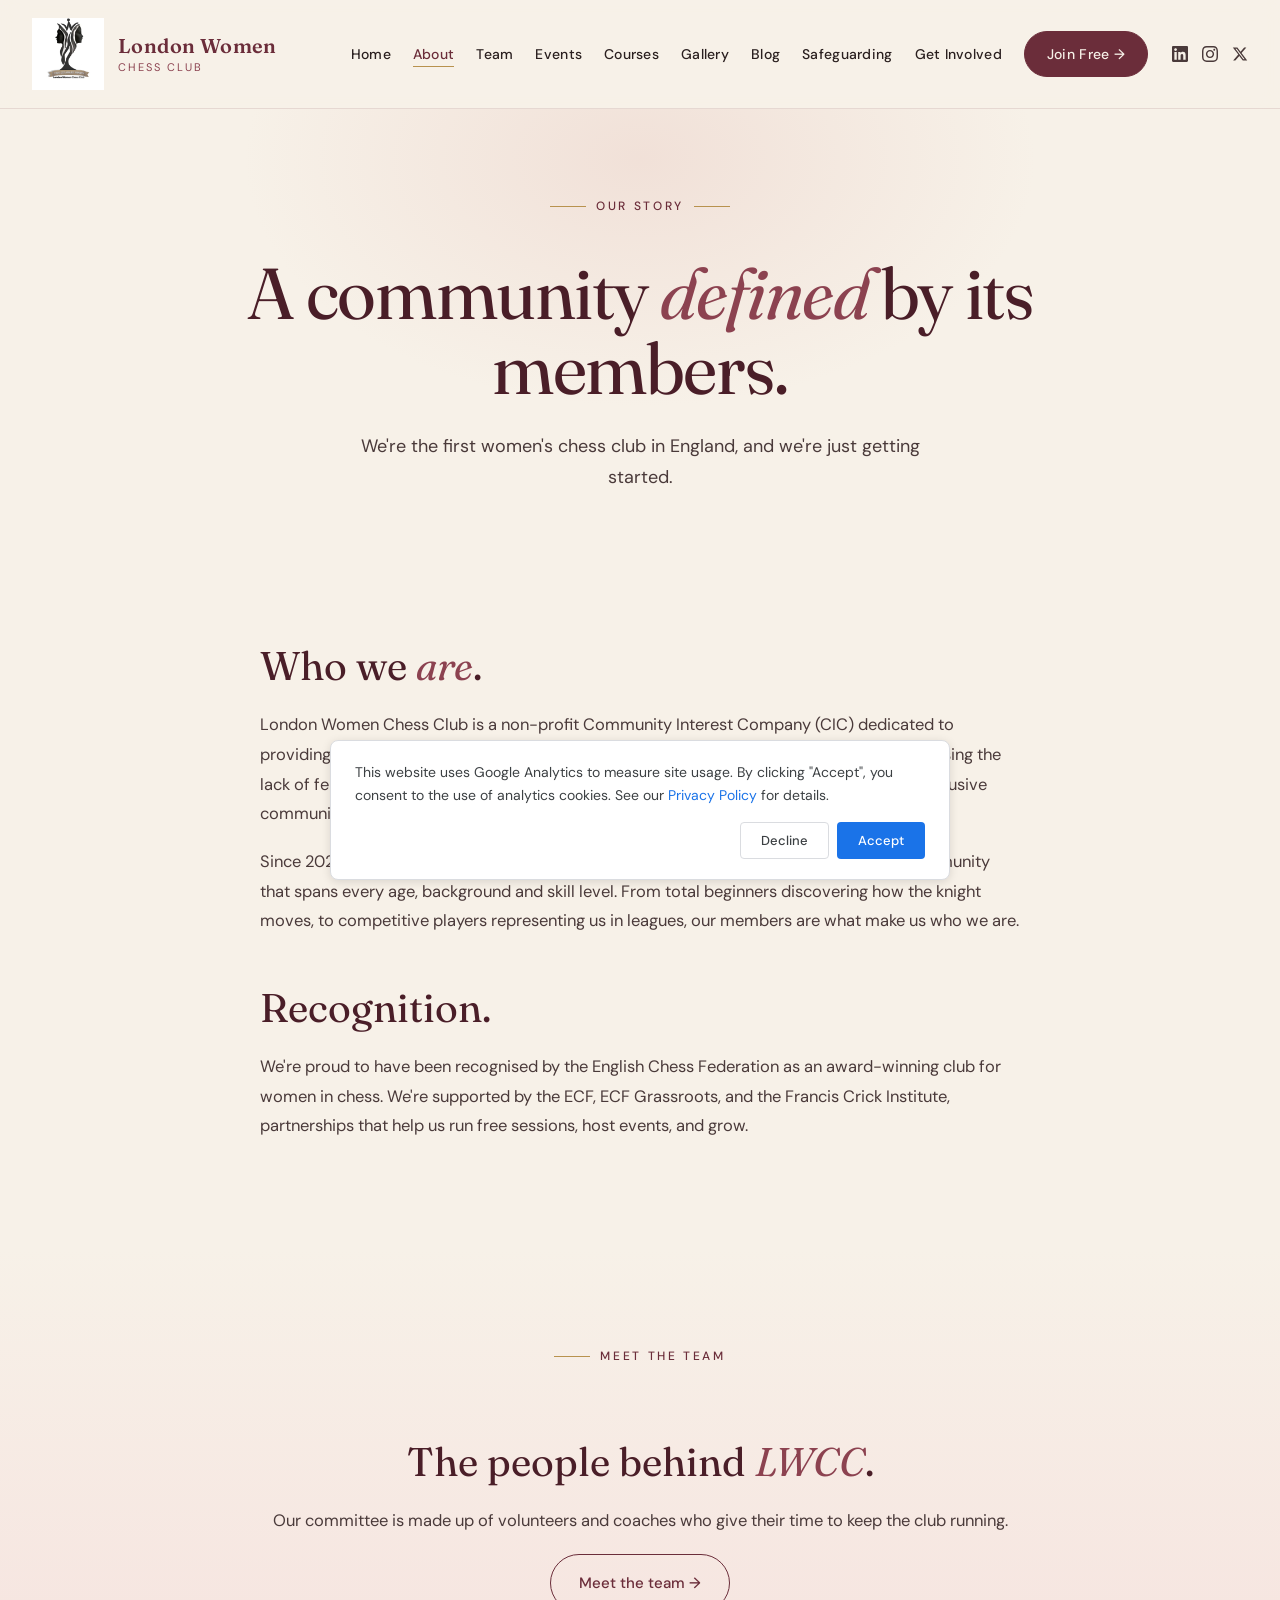
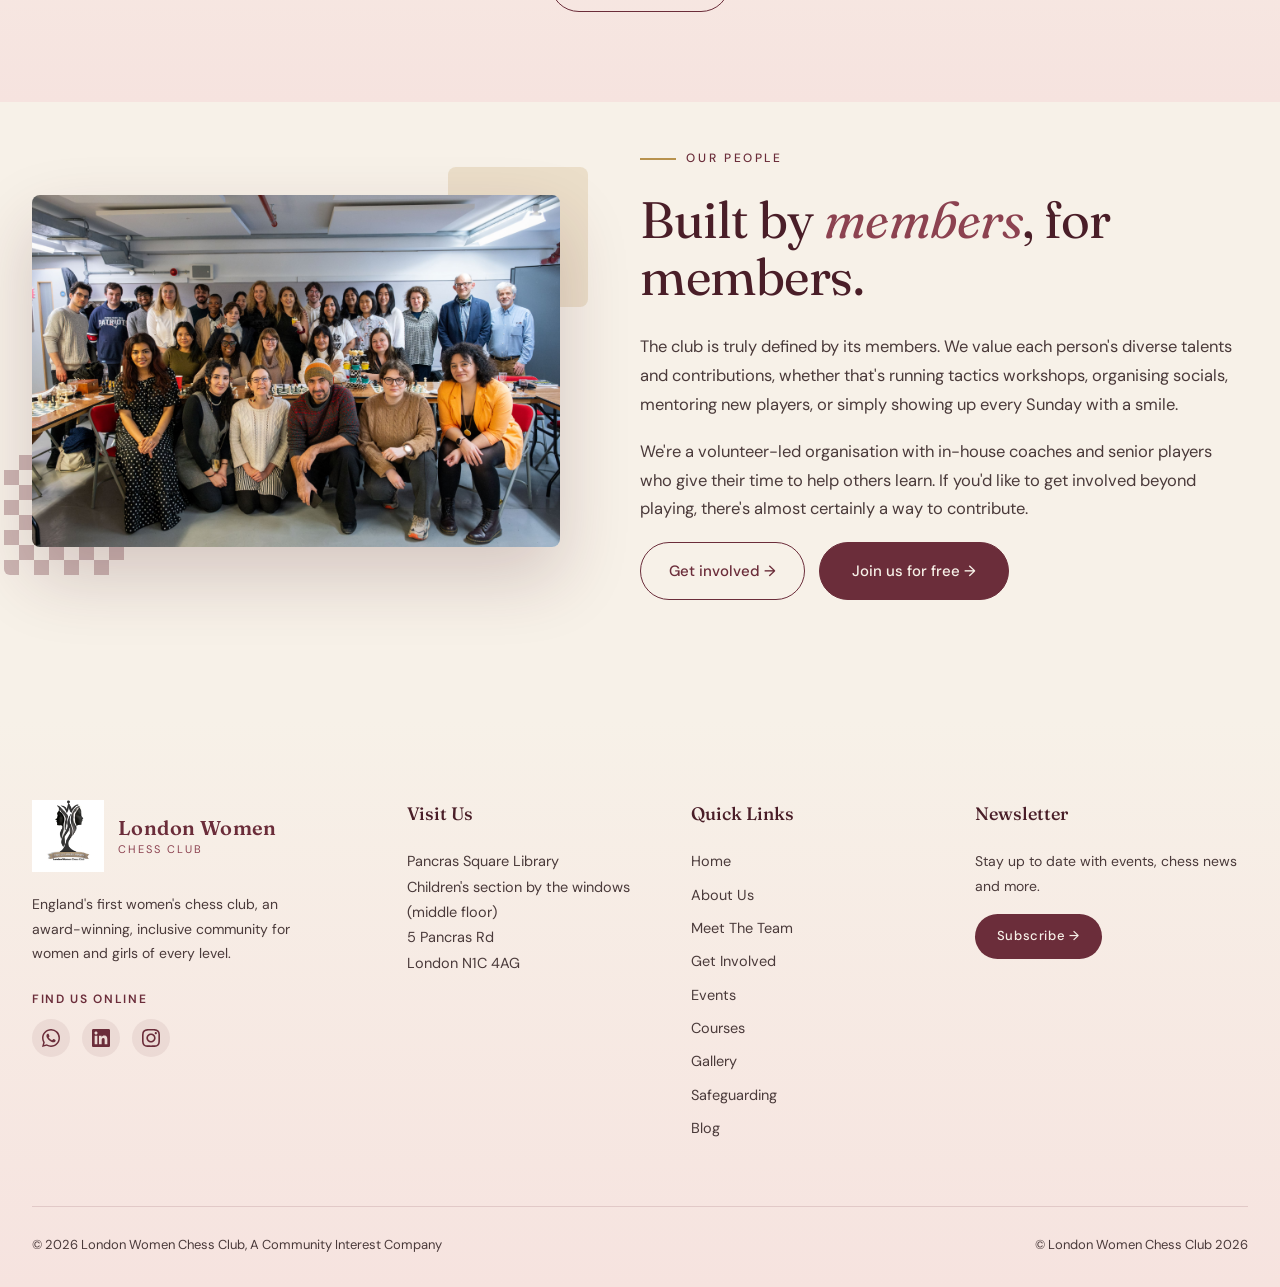
==== commit 94054ce6: "fix: remove coaching session notice" ====
--- a/about.html
+++ b/about.html
@@ -107,18 +107,11 @@
       <h2>Built by <em>members</em>, for members.</h2>
       <p>The club is truly defined by its members. We value each person's diverse talents and contributions, whether that's running tactics workshops, organising socials, mentoring new players, or simply showing up every Sunday with a smile.</p>
       <p>We're a volunteer-led organisation with in-house coaches and senior players who give their time to help others learn. If you'd like to get involved beyond playing, there's almost certainly a way to contribute.</p>
-      <a href="contact" class="btn-secondary">Get involved →</a>
-    </div>
-  </div>
-</section>
-
-<!-- ===== FINAL CTA ===== -->
-<section class="final-cta">
-  <div class="final-cta-inner">
-    <div class="eyebrow">Come Say Hi</div>
-    <h2>Your <em>seat</em> at the board is waiting.</h2>
-    <p>The best way to understand us is to come along to a Sunday session. Bring nothing, know no one. We'll take it from there.</p>
-    <a href="https://form.jotform.com/241453653475359" class="btn-light">Join us for free →</a>
+      <div style="display: flex; flex-wrap: wrap; gap: 14px; align-items: center;">
+        <a href="contact" class="btn-secondary">Get involved →</a>
+        <a href="https://form.jotform.com/241453653475359" class="btn-primary">Join us for free →</a>
+      </div>
+    </div>
   </div>
 </section>
 
